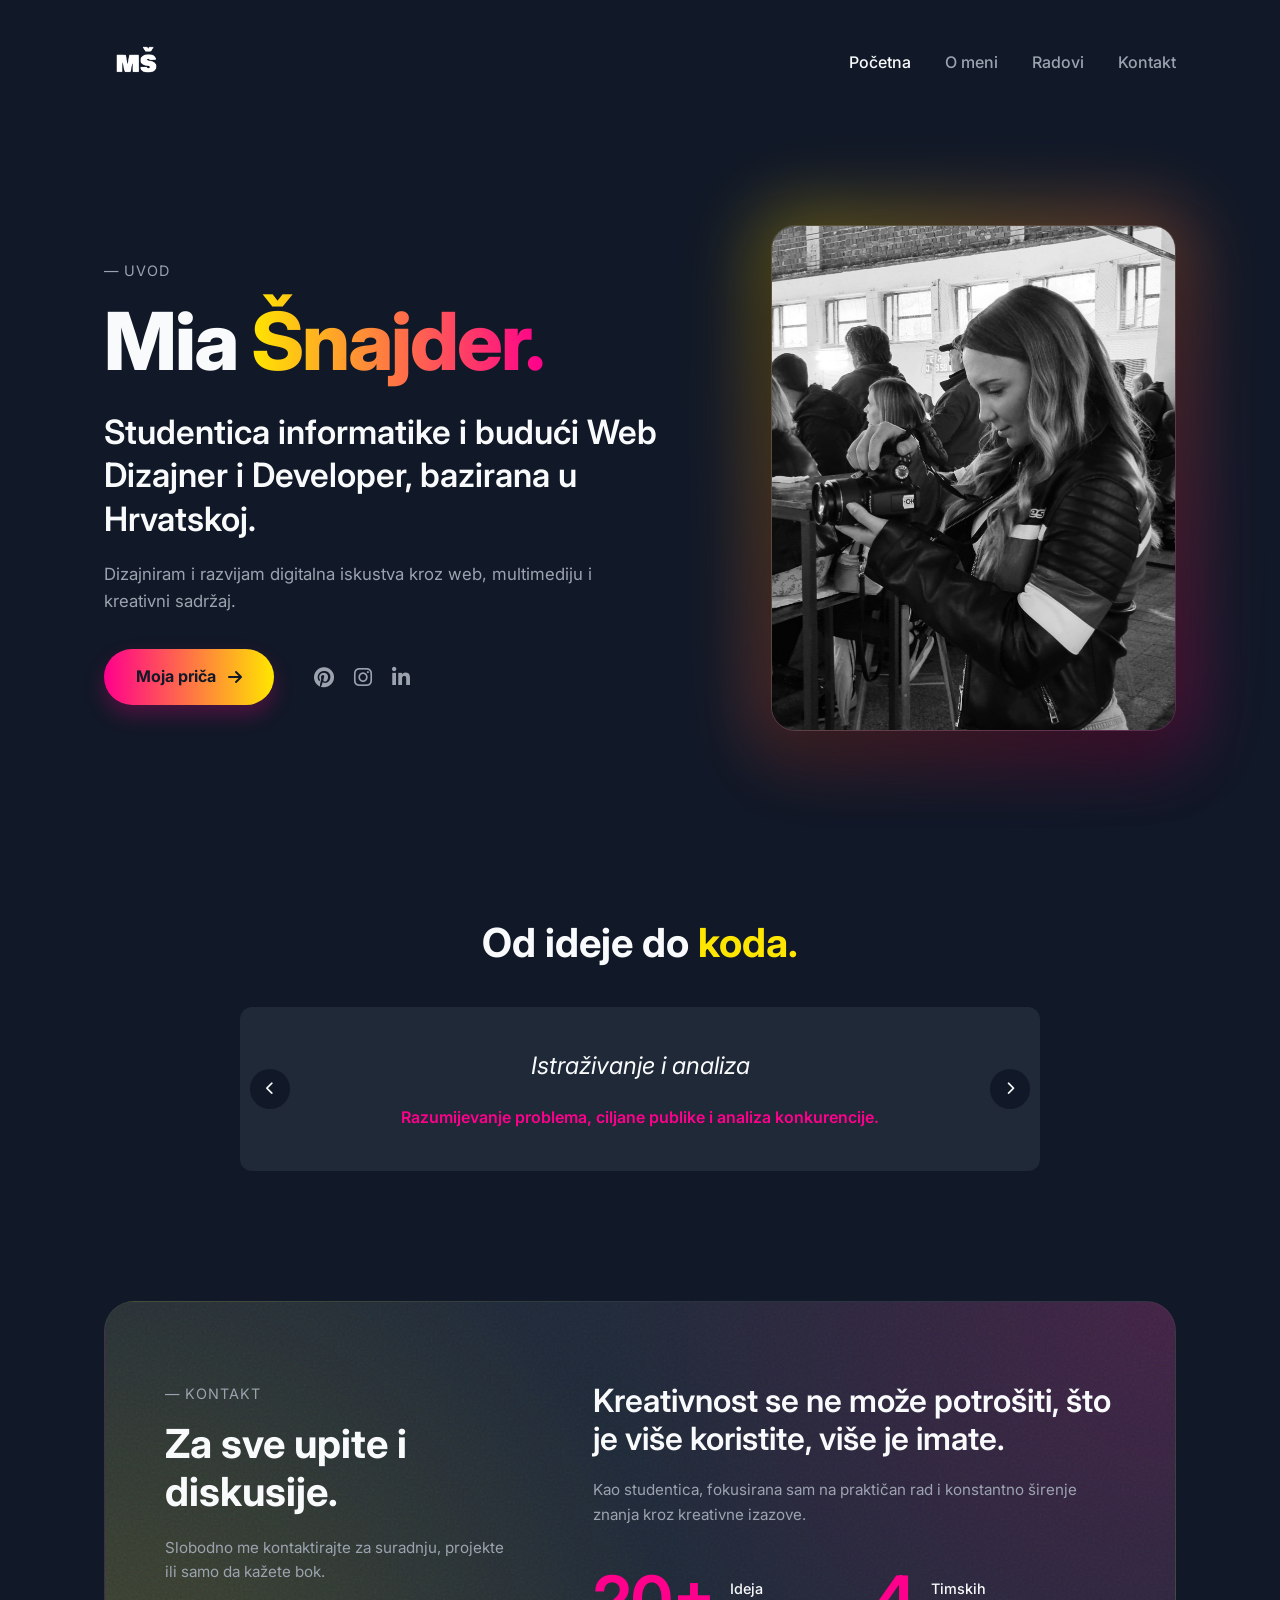
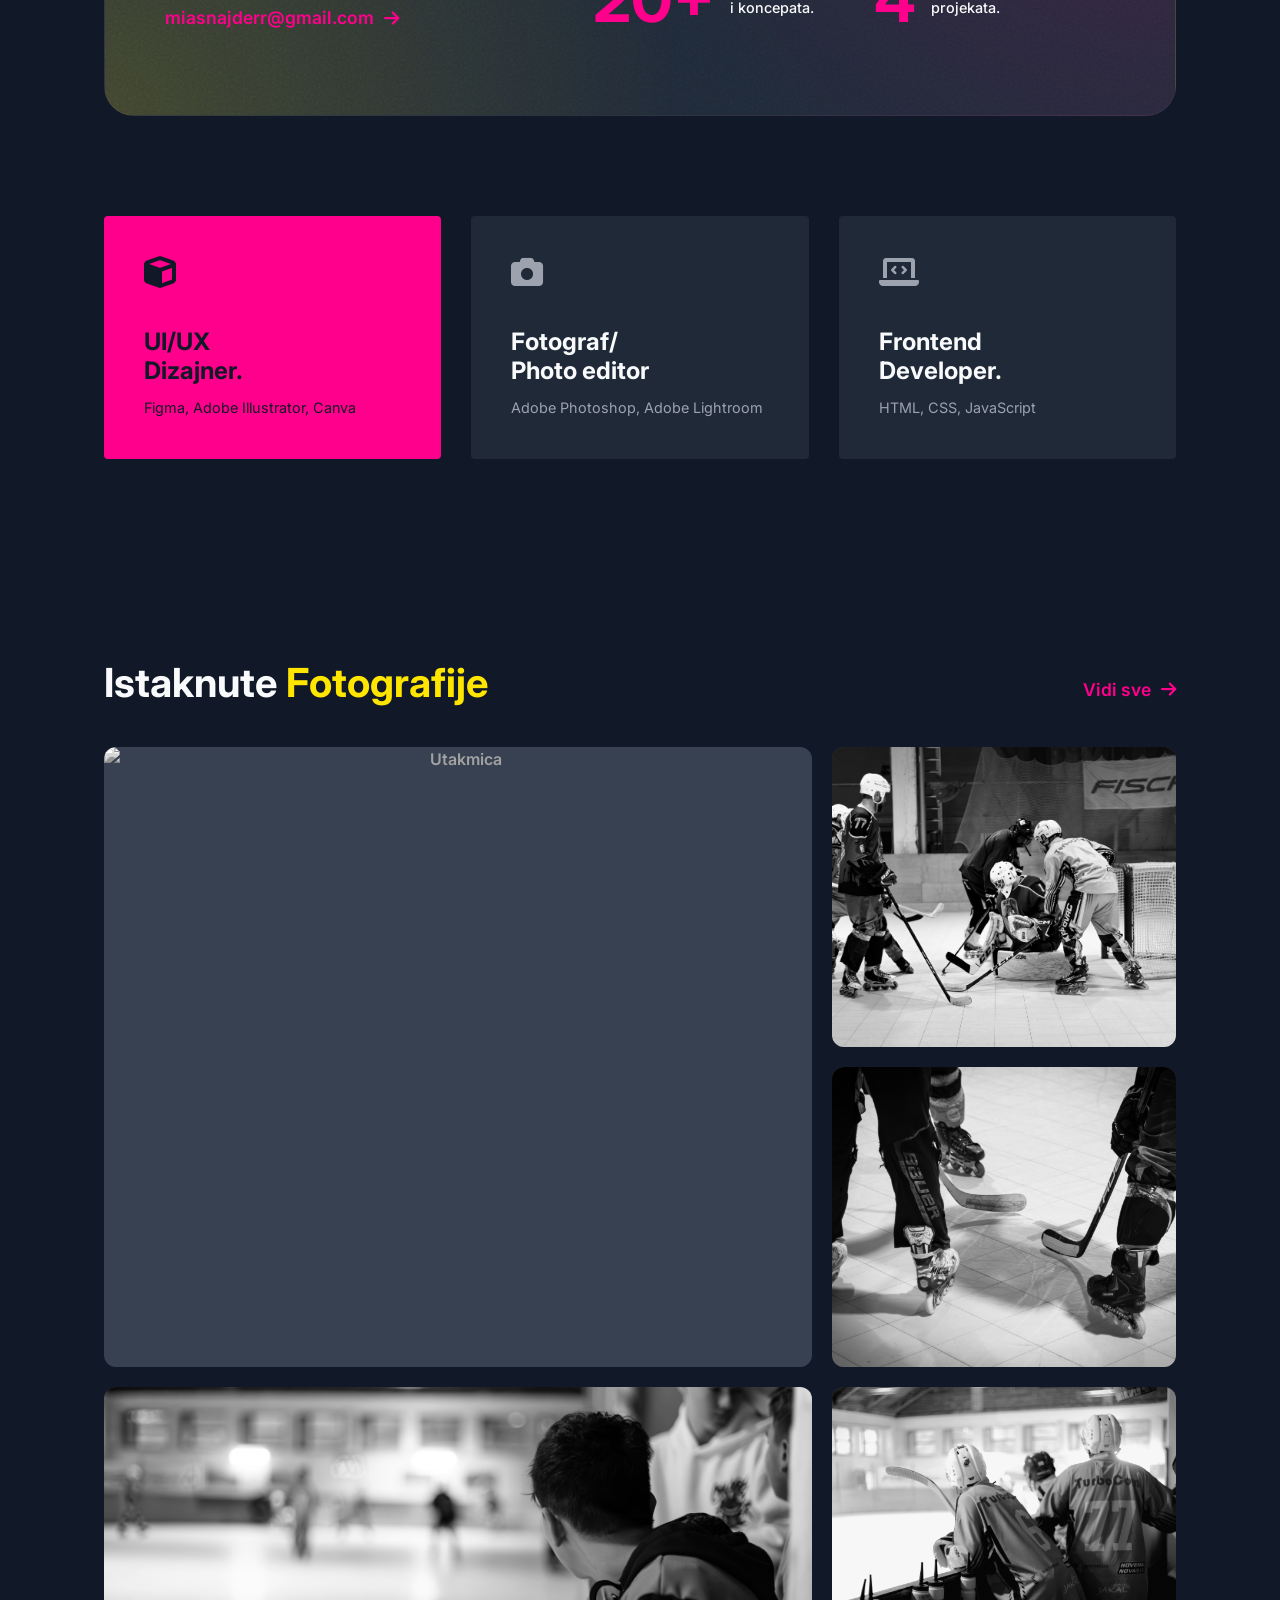
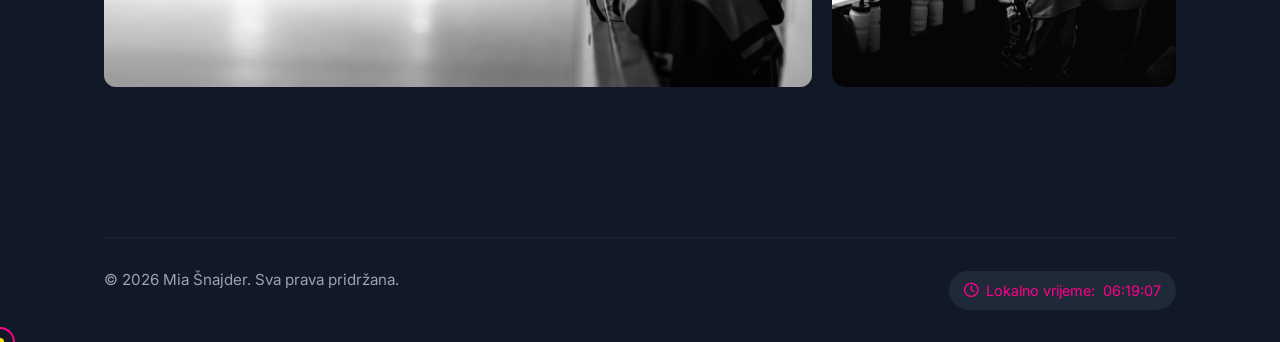
==== index.html @ f9274047 "Prva verzija stranice" ====
<!DOCTYPE html>
<html lang="hr">
  <head>
    <meta charset="UTF-8" />
    <meta name="viewport" content="width=device-width, initial-scale=1.0" />
    <title>Moj Portfolio</title>
    <link rel="stylesheet" href="style.css" />
    <link
      href="https://cdnjs.cloudflare.com/ajax/libs/font-awesome/6.0.0/css/all.min.css"
      rel="stylesheet"
    />
    <link
      href="https://fonts.googleapis.com/css2?family=Inter:wght@300;400;600;700&display=swap"
      rel="stylesheet"
    />
  </head>

  <body>
    <div class="container">
      <!-- Header -->
      <header>
        <div class="logo">
          <a href="index.html">
            <img src="./MŠ.png" alt="Logo" class="logo-img" />
          </a>
        </div>
        <nav>
          <a href="index.html" class="active">Početna</a>
          <a href="o-meni.html">O meni</a>
          <a href="radovi.html">Radovi</a>
          <a href="kontakt.html">Kontakt</a>
        </nav>
      </header>

      <!-- Hero Section -->
      <section class="hero">
        <div class="hero-content">
          <span class="subtitle">— Uvod</span>
          <h1 class="hero-name">Mia <span class="gradient-text">Šnajder.</span></h1>
          <h2 class="hero-title">
            Studentica informatike i budući Web Dizajner i Developer, bazirana u Hrvatskoj.
          </h2>
          <p class="hero-desc">
            Dizajniram i razvijam digitalna iskustva kroz web, multimediju i kreativni sadržaj.
          </p>
          <div class="hero-actions">
            <a href="o-meni.html" class="btn-primary">Moja priča <i class="fas fa-arrow-right"></i></a>
            <div class="social-links">
              <a href="#"><i class="fab fa-pinterest"></i></a>
              <a href="#"><i class="fab fa-instagram"></i></a>
              <a href="#"><i class="fab fa-linkedin-in"></i></a>
            </div>
          </div>
        </div>

        <div class="hero-visual">
          <div class="hero-image-wrapper">
            <div class="hero-image-glow"></div>
            <img src="ja1.jpeg" alt="Mia Šnajder" class="hero-img-element" />
          </div>
        </div>
      </section>

      <!-- Carousel Section (Preporuke) -->
      <section class="testimonial-section">
        <h2 class="section-title">Od ideje do <span>koda.</span></h2>
        <div class="carousel-container">
          <div class="carousel-track">
            <div class="carousel-slide">
              <p class="quote">Istraživanje i analiza</p>
              <span class="author"
                >Razumijevanje problema, ciljane publike i analiza
                konkurencije.</span
              >
            </div>
            <div class="carousel-slide">
              <p class="quote">Ideja i Wireframing</p>
              <span class="author"
                >Skiciranje strukture i slaganje prvih layouta na papiru ili u
                Figmi.</span
              >
            </div>
            <div class="carousel-slide">
              <p class="quote">UI Dizajn i detalji</p>
              <span class="author"
                >Definiranje boja, tipografije i finalno poliranje svakog
                piksela.</span
              >
            </div>
            <div class="carousel-slide">
              <p class="quote">Razvoj i implementacija</p>
              <span class="author"
                >Pretvaranje dizajna u funkcionalan, brz i responzivan kod
                (HTML/CSS/JS).</span
              >
            </div>
          </div>
          <button class="carousel-btn prev-btn">
            <i class="fas fa-chevron-left"></i>
          </button>
          <button class="carousel-btn next-btn">
            <i class="fas fa-chevron-right"></i>
          </button>
        </div>
      </section>

      <!-- Info Section -->
      <section class="info-section">
        <div class="contact-info">
          <span class="subtitle">— Kontakt</span>
          <h2>Za sve upite i<br />diskusije.</h2>
          <p>
            Slobodno me kontaktirajte za suradnju, projekte ili samo da kažete
            bok.
          </p>
          <a href="mailto:miasnajderr@gmail.com" class="email-link"
            >miasnajderr@gmail.com <i class="fas fa-arrow-right"></i
          ></a>
        </div>
        <div class="stats-info">
          <h2>
            Kreativnost se ne može potrošiti, što je više koristite, više je
            imate.
          </h2>
          <p>
            Kao studentica, fokusirana sam na praktičan rad i konstantno širenje
            znanja kroz kreativne izazove.
          </p>
          <div class="stats-grid">
            <div class="stat-item">
              <span class="stat-number">20+</span>
              <span class="stat-text">Ideja<br />i koncepata.</span>
            </div>
            <div class="stat-item">
              <span class="stat-number">4</span>
              <span class="stat-text">Timskih<br />projekata.</span>
            </div>
          </div>
        </div>
      </section>

      <!-- Services Section -->
      <section class="services" id="services">
        <div class="service-card highlight">
          <i class="fas fa-cube service-icon"></i>
          <h3>UI/UX<br />Dizajner.</h3>
          <p>Figma, Adobe Illustrator, Canva</p>
        </div>
        <div class="service-card">
          <i class="fas fa-camera service-icon"></i>
          <h3>Fotograf/<br />Photo editor</h3>
          <p>Adobe Photoshop, Adobe Lightroom</p>
        </div>
        <div class="service-card">
          <i class="fas fa-laptop-code service-icon"></i>
          <h3>Frontend<br />Developer.</h3>
          <p>HTML, CSS, JavaScript</p>
        </div>
      </section>

      <!-- Photography Gallery Section -->
      <section class="photo-gallery">
        <div class="gallery-header">
          <h2 class="section-title">Istaknute <span>Fotografije</span></h2>
          <a href="radovi.html" class="btn-link"
            >Vidi sve <i class="fas fa-arrow-right"></i
          ></a>
        </div>
        <div class="gallery-grid">
          <div class="gallery-item large">
            <img src="./slike - utakmice/IMG_2412.jpg" alt="Utakmica" class="bw-hover-color" />
          </div>
          <div class="gallery-item">
            <img src="./slike - utakmice/IMG_2451.jpg" alt="Utakmica" class="bw-hover-color" />
          </div>
          <div class="gallery-item">
            <img src="./slike - utakmice/IMG_2453.jpg" alt="Utakmica" class="bw-hover-color" />
          </div>
          <div class="gallery-item wide">
            <img src="./slike - utakmice/IMG_2456.jpg" alt="Utakmica" class="bw-hover-color" />
          </div>
          <div class="gallery-item">
            <img src="./slike - utakmice/IMG_2467.jpg" alt="Utakmica" class="bw-hover-color" />
          </div>
        </div>
      </section>

      <!-- Footer -->
      <footer>
        <div class="footer-content">
          <p>&copy; 2026 Mia Šnajder. Sva prava pridržana.</p>
          <div class="local-time">
            <i class="far fa-clock"></i> Lokalno vrijeme:
            <span id="current-time">Učitavanje...</span>
          </div>
        </div>
      </footer>
    </div>

    <script src="script.js"></script>
  </body>
</html>
---- style.css ----
:root {
    /* Nova paleta boja: Tamna pozadina sa smaragdno zelenim akcentom i rozim highlightom */
    --bg-primary: #111827;
    /* Jako tamno siva/plava */
    --bg-secondary: #1F2937;
    /* Malo svjetlija tamno siva za kartice */
    --bg-tertiary: #374151;
    /* Za placeholder slike */
    --accent: #ff008c;
    /* Smaragdno zelena boja za isticanje */
    --accent-pink: #ffe600;
    /* Roza boja za highlight */
    --text-primary: #F9FAFB;
    /* Skoro bijela za glavne naslove */
    --text-secondary: #9CA3AF;
    /* Svijetlo siva za paragrafe */
    --font-main: 'Inter', sans-serif;
}

* {
    margin: 0;
    padding: 0;
    box-sizing: border-box;
}

body {
    background-color: var(--bg-primary);
    color: var(--text-primary);
    font-family: var(--font-main);
    line-height: 1.6;
    overflow-x: hidden;
}

.container {
    max-width: 1200px;
    margin: 0 auto;
    padding: 0 5%;
}

/* Header */
header {
    display: flex;
    justify-content: space-between;
    align-items: center;
    padding: 40px 0;
}

.logo-icon {
    width: 40px;
    height: 40px;
    background-color: var(--accent);
    border-radius: 50%;
}

.logo-img {
    height: 45px;
    width: auto;
    object-fit: contain;
    display: block;
}

nav a {
    color: var(--text-secondary);
    text-decoration: none;
    margin-left: 30px;
    font-weight: 500;
    transition: color 0.3s;
}

nav a:hover,
nav a.active {
    color: var(--text-primary);
}

.mobile-menu-btn {
    display: none;
}

/* Typography & Utilities */
h1,
h2,
h3 {
    line-height: 1.2;
    font-weight: 700;
}

.subtitle {
    color: var(--text-secondary);
    font-size: 0.9rem;
    display: block;
    margin-bottom: 15px;
    text-transform: uppercase;
    letter-spacing: 1px;
}

p {
    color: var(--text-secondary);
    margin-bottom: 20px;
    font-size: 0.95rem;
}

.divider {
    width: 50px;
    height: 4px;
    background-color: var(--accent);
    margin: 30px 0;
}

/* Hero Section */
.hero {
    display: grid;
    grid-template-columns: 1.2fr 0.8fr;
    gap: 60px;
    align-items: center;
    padding: 100px 0;
    position: relative;
}

.hero-content {
    display: flex;
    flex-direction: column;
    align-items: flex-start;
}

.hero-name {
    font-size: 5rem;
    font-weight: 800;
    line-height: 1.1;
    margin-bottom: 25px;
    letter-spacing: -2px;
}

.gradient-text {
    background: linear-gradient(90deg, var(--accent-pink), var(--accent));
    -webkit-background-clip: text;
    -webkit-text-fill-color: transparent;
}

.hero-title {
    font-size: 2.1rem;
    font-weight: 600;
    line-height: 1.3;
    color: var(--text-primary);
    margin-bottom: 20px;
    max-width: 95%;
}

.hero-desc {
    font-size: 1.05rem;
    color: var(--text-secondary);
    margin-bottom: 35px;
    max-width: 90%;
}

.hero-actions {
    display: flex;
    align-items: center;
    gap: 40px;
    flex-wrap: wrap;
}

.btn-primary {
    display: inline-flex;
    align-items: center;
    gap: 12px;
    background: linear-gradient(90deg, var(--accent), var(--accent-pink));
    color: var(--bg-primary);
    padding: 15px 32px;
    border-radius: 50px;
    text-decoration: none;
    font-weight: 700;
    font-size: 1rem;
    transition: transform 0.3s ease, box-shadow 0.3s ease;
    box-shadow: 0 10px 20px rgba(255, 0, 140, 0.25);
}

.btn-primary:hover {
    transform: translateY(-3px);
    box-shadow: 0 15px 25px rgba(255, 0, 140, 0.4);
}

.hero-actions .social-links {
    display: flex;
    gap: 20px;
    margin-top: 0;
}

.hero-actions .social-links a {
    color: var(--text-secondary);
    font-size: 1.3rem;
    transition: color 0.3s ease, transform 0.3s ease;
}

.hero-actions .social-links a:hover {
    color: var(--accent);
    transform: translateY(-2px);
}

/* Hero Visual / Right Column */
.hero-visual {
    position: relative;
    width: 100%;
    display: flex;
    justify-content: flex-end;
}

.hero-image-wrapper {
    position: relative;
    width: 100%;
    max-width: 420px;
    aspect-ratio: 4/5;
    border-radius: 24px;
    z-index: 2;
}

.hero-img-element {
    width: 100%;
    height: 100%;
    object-fit: cover;
    border-radius: 24px;
    border: 1px solid rgba(255, 255, 255, 0.1);
    box-shadow: 0 30px 60px rgba(0, 0, 0, 0.4);
    position: relative;
    z-index: 2;
}

/* Ambient Pulsing Glow */
.hero-image-glow {
    position: absolute;
    inset: -15px;
    background: linear-gradient(135deg, var(--accent-pink), var(--accent));
    filter: blur(35px);
    opacity: 0.35;
    border-radius: 35px;
    z-index: 1;
    pointer-events: none;
    animation: glowPulse 6s infinite alternate ease-in-out;
}

@keyframes glowPulse {
    0% {
        transform: scale(0.98);
        opacity: 0.3;
    }
    100% {
        transform: scale(1.03);
        opacity: 0.45;
    }
}

/* Standard placeholder styles used in subpages */
.image-placeholder {
    width: 100%;
    aspect-ratio: 3/4;
    background-color: var(--bg-tertiary);
    border-radius: 20px;
    display: flex;
    align-items: center;
    justify-content: center;
    color: var(--text-secondary);
    font-weight: 600;
    box-shadow: 0 20px 40px rgba(0, 0, 0, 0.3);
    overflow: hidden;
}

.image-placeholder img {
    width: 100%;
    height: 100%;
    object-fit: cover;
}

.btn-link,
.email-link {
    color: var(--accent);
    text-decoration: none;
    font-weight: 600;
    display: inline-flex;
    align-items: center;
    gap: 10px;
    font-size: 1.1rem;
    transition: opacity 0.3s;
    border-bottom: 1px solid transparent;
    padding-bottom: 2px;
}

.btn-link:hover,
.email-link:hover {
    opacity: 1;
    color: var(--accent-pink);
    border-bottom: 1px solid var(--accent-pink);
}

/* Info Section */
.info-section {
    position: relative;
    display: grid;
    grid-template-columns: 1fr 1.5fr;
    gap: 80px;
    padding: 80px 60px;
    margin: 50px 0 100px 0;
    border-radius: 30px;
    border: 1px solid rgba(255, 255, 255, 0.05);
    background-color: var(--bg-secondary);
    background-image: 
        radial-gradient(circle at top right, rgba(255, 0, 140, 0.15), transparent 50%),
        radial-gradient(circle at bottom left, rgba(255, 230, 0, 0.15), transparent 50%);
    overflow: hidden;
    z-index: 1;
}

.info-section::before {
    content: '';
    position: absolute;
    inset: 0;
    opacity: 0.3;
    background-image: url("data:image/svg+xml,%3Csvg viewBox='0 0 200 200' xmlns='http://www.w3.org/2000/svg'%3E%3Cfilter id='noiseFilter'%3E%3CfeTurbulence type='fractalNoise' baseFrequency='0.85' numOctaves='3' stitchTiles='stitch'/%3E%3C/filter%3E%3Crect width='100%25' height='100%25' filter='url(%23noiseFilter)'/%3E%3C/svg%3E");
    pointer-events: none;
    z-index: -1;
    mix-blend-mode: overlay;
}

.contact-info h2 {
    font-size: 2.5rem;
    margin-bottom: 20px;
}

.stats-info h2 {
    font-size: 2rem;
    margin-bottom: 20px;
    font-weight: 600;
}

.stats-grid {
    display: flex;
    gap: 60px;
    margin-top: 40px;
}

.stat-item {
    display: flex;
    align-items: center;
    gap: 15px;
}

.stat-number {
    font-size: 4rem;
    font-weight: 700;
    color: var(--accent);
    line-height: 1;
}

.stat-text {
    color: var(--text-primary);
    font-size: 0.9rem;
    font-weight: 500;
    line-height: 1.3;
}

/* Services Section */
.services {
    display: grid;
    grid-template-columns: repeat(3, 1fr);
    gap: 30px;
    padding-bottom: 100px;
}

.service-card {
    background-color: var(--bg-secondary);
    padding: 40px;
    border-radius: 4px;
    transition: transform 0.3s;
}

.service-card:hover {
    transform: translateY(-5px);
}

.service-card.highlight {
    background-color: var(--accent);
    color: var(--bg-primary);
}

.service-card.highlight h3,
.service-card.highlight p,
.service-card.highlight .service-icon {
    color: var(--bg-primary);
}

.service-icon {
    font-size: 2rem;
    margin-bottom: 40px;
    color: var(--text-secondary);
}

.service-card h3 {
    font-size: 1.5rem;
    margin-bottom: 10px;
}

.service-card p {
    font-size: 0.9rem;
    margin: 0;
}

/* Responsive Design (Prilagodba za mobitele) */
@media (max-width: 1024px) {
    .hero {
        grid-template-columns: 1fr;
        gap: 50px;
        text-align: center;
        padding: 60px 0;
    }

    .hero-content {
        align-items: center;
    }

    .hero-name {
        font-size: 4rem;
        margin-bottom: 20px;
    }

    .hero-title {
        max-width: 100%;
    }

    .hero-desc {
        max-width: 100%;
        margin-bottom: 30px;
    }

    .hero-actions {
        justify-content: center;
    }

    .hero-visual {
        justify-content: center;
        max-width: 380px;
        margin: 0 auto;
    }

    .info-section {
        grid-template-columns: 1fr;
        gap: 50px;
        padding: 50px 30px;
    }
}

@media (max-width: 768px) {
    .hero-name {
        font-size: 3rem;
    }

    .services {
        grid-template-columns: 1fr;
    }

    .stats-grid {
        flex-direction: column;
        gap: 30px;
    }

    header {
        flex-direction: row;
        justify-content: space-between;
        align-items: center;
    }

    .logo {
        z-index: 1000;
        position: relative;
    }

    .mobile-menu-btn {
        display: block;
        background: none;
        border: none;
        color: var(--text-primary);
        font-size: 2rem;
        cursor: pointer;
        z-index: 1000;
        position: relative;
    }

    nav {
        position: fixed;
        top: 0;
        right: -100%;
        width: 100%;
        height: 100vh;
        background: rgba(17, 24, 39, 0.98);
        backdrop-filter: blur(10px);
        -webkit-backdrop-filter: blur(10px);
        display: flex;
        flex-direction: column;
        justify-content: center;
        align-items: center;
        transition: right 0.4s cubic-bezier(0.77, 0, 0.175, 1);
        z-index: 999;
    }

    nav.nav-active {
        right: 0;
    }

    nav a {
        margin: 20px 0 !important;
        font-size: 2rem;
    }
}

/* Works Page */
.page-title {
    font-size: 3rem;
    margin-bottom: 50px;
}

.page-title span {
    color: var(--accent-pink);
}

.works-grid {
    display: grid;
    grid-template-columns: repeat(auto-fit, minmax(300px, 1fr));
    gap: 30px;
    padding-bottom: 100px;
}

.work-card {
    background-color: var(--bg-secondary);
    border-radius: 12px;
    overflow: hidden;
    transition: transform 0.3s;
}

.work-card:hover {
    transform: translateY(-10px);
}

.work-image {
    width: 100%;
    aspect-ratio: 16/9;
    background-color: var(--bg-tertiary);
    display: flex;
    align-items: center;
    justify-content: center;
    color: var(--text-secondary);
    overflow: hidden;
}

.work-image img {
    width: 100%;
    height: 100%;
    object-fit: cover;
    transition: transform 0.5s;
}

.work-card:hover .work-image img {
    transform: scale(1.05);
}

.work-info {
    padding: 20px;
}

.work-info h3 {
    margin-bottom: 5px;
    font-size: 1.2rem;
}

.work-info p {
    margin-bottom: 0;
    font-size: 0.9rem;
    color: var(--accent);
}

/* Contact Page */
.contact-container {
    display: grid;
    grid-template-columns: 1fr 1fr;
    gap: 60px;
    padding-bottom: 100px;
}

.contact-form {
    display: flex;
    flex-direction: column;
    gap: 20px;
}

.form-group {
    display: flex;
    flex-direction: column;
    gap: 5px;
}

.form-group label {
    font-size: 0.9rem;
    font-weight: 600;
}

.form-group input,
.form-group textarea {
    padding: 15px;
    background-color: var(--bg-secondary);
    border: 1px solid var(--bg-tertiary);
    border-radius: 8px;
    color: var(--text-primary);
    font-family: var(--font-main);
}

.form-group input:focus,
.form-group textarea:focus {
    outline: none;
    border-color: var(--accent-pink);
}

.btn-submit {
    background-color: var(--accent);
    color: var(--bg-primary);
    padding: 15px 30px;
    border: none;
    border-radius: 8px;
    font-weight: 700;
    font-size: 1rem;
    cursor: pointer;
    transition: background-color 0.3s;
    align-self: flex-start;
}

.btn-submit:hover {
    background-color: var(--accent-pink);
    color: white;
}

@media (max-width: 768px) {
    .contact-container {
        grid-template-columns: 1fr;
    }
}

/* Custom Cursor */
@media (pointer: fine) {
    body {
        cursor: none;
    }

    .custom-cursor {
        position: fixed;
        width: 8px;
        height: 8px;
        background-color: var(--accent-pink);
        border-radius: 50%;
        pointer-events: none;
        z-index: 9999;
        transform: translate(-50%, -50%);
        transition: transform 0.1s;
    }

    .cursor-follower {
        position: fixed;
        width: 30px;
        height: 30px;
        border: 2px solid var(--accent);
        border-radius: 50%;
        pointer-events: none;
        z-index: 9998;
        transform: translate(-50%, -50%);
        transition: width 0.3s, height 0.3s, background-color 0.3s, border-color 0.3s;
    }

    .cursor-follower.hover-active {
        width: 50px;
        height: 50px;
        background-color: rgba(236, 72, 153, 0.1);
        border-color: var(--accent-pink);
    }
}

/* Carousel */
.testimonial-section {
    padding: 80px 0;
}

.section-title {
    font-size: 2.5rem;
    margin-bottom: 40px;
    text-align: center;
}

.section-title span {
    color: var(--accent-pink);
}

.carousel-container {
    position: relative;
    overflow: hidden;
    max-width: 800px;
    margin: 0 auto;
    background-color: var(--bg-secondary);
    border-radius: 12px;
    padding: 40px;
}

.carousel-track {
    display: flex;
    transition: transform 0.5s ease-in-out;
}

.carousel-slide {
    min-width: 100%;
    text-align: center;
    padding: 0 20px;
}

.quote {
    font-size: 1.5rem;
    font-style: italic;
    color: var(--text-primary);
    margin-bottom: 20px;
}

.author {
    color: var(--accent);
    font-weight: 600;
}

.carousel-btn {
    position: absolute;
    top: 50%;
    transform: translateY(-50%);
    background: var(--bg-primary);
    color: var(--text-primary);
    border: none;
    width: 40px;
    height: 40px;
    border-radius: 50%;
    cursor: pointer;
    z-index: 10;
    transition: background-color 0.3s, color 0.3s;
}

.carousel-btn:hover {
    background-color: var(--accent-pink);
    color: white;
}

.prev-btn {
    left: 10px;
}

.next-btn {
    right: 10px;
}

/* About Page */
.about-section {
    position: relative;
    padding: 60px;
    border-radius: 30px;
    background: rgba(31, 41, 55, 0.4);
    backdrop-filter: blur(20px);
    -webkit-backdrop-filter: blur(20px);
    border: 1px solid rgba(255, 255, 255, 0.05);
    overflow: hidden;
    z-index: 1;
    box-shadow: 0 30px 60px rgba(0, 0, 0, 0.2);
}

.about-bg-gradient {
    position: absolute;
    top: -20%;
    right: -10%;
    width: 600px;
    height: 600px;
    background: linear-gradient(135deg, var(--accent-pink) 0%, var(--accent) 100%);
    filter: blur(120px);
    opacity: 0.2;
    z-index: -1;
    pointer-events: none;
    border-radius: 50%;
    animation: gradientMove 8s infinite alternate ease-in-out;
}

@keyframes gradientMove {
    0% { transform: translate(0, 0) scale(1); }
    100% { transform: translate(-50px, 50px) scale(1.1); }
}

.about-layout {
    display: grid;
    grid-template-columns: 1fr 1fr;
    grid-template-areas: 
        "title image"
        "text image";
    gap: 20px 60px;
    padding-bottom: 100px;
    align-items: start;
}

.about-layout .page-title {
    grid-area: title;
    margin-bottom: 0;
}

.about-layout .about-text {
    grid-area: text;
}

.about-layout .about-image-wrapper {
    grid-area: image;
}

.about-text h2 {
    font-size: 2rem;
    margin-bottom: 20px;
    color: var(--accent);
}

.skills-block {
    margin-top: 40px;
}

.skills-block h3 {
    margin-bottom: 15px;
    font-size: 1.3rem;
}

.skills-tags {
    display: flex;
    flex-wrap: wrap;
    gap: 10px;
}

.skills-tags span {
    background-color: var(--bg-tertiary);
    color: var(--text-primary);
    padding: 8px 16px;
    border-radius: 20px;
    font-size: 0.9rem;
    transition: background-color 0.3s, color 0.3s;
}

.skills-tags span:hover {
    background-color: var(--accent-pink);
    color: white;
}

.about-image-wrapper {
    position: relative;
    width: 100%;
    z-index: 2;
}

.about-img {
    aspect-ratio: 1/1;
    border-radius: 50%;
    position: relative;
    z-index: 2;
}

@media (max-width: 768px) {
    .about-layout {
        grid-template-columns: 1fr 100px;
        grid-template-areas: 
            "title image"
            "text text";
        gap: 30px 20px;
        align-items: center;
    }
    .about-layout .about-image-wrapper {
        width: 100px;
        height: 100px;
        margin-left: auto;
    }
}

/* Footer */
footer {
    border-top: 1px solid rgba(255, 255, 255, 0.05);
    padding: 30px 0;
    margin-top: 50px;
}

.footer-content {
    display: flex;
    justify-content: space-between;
    align-items: center;
    color: var(--text-secondary);
    font-size: 0.9rem;
}

.local-time {
    display: flex;
    align-items: center;
    gap: 8px;
    background-color: var(--bg-secondary);
    padding: 8px 15px;
    border-radius: 20px;
    color: var(--accent);
}

@media (max-width: 768px) {
    .footer-content {
        flex-direction: column;
        gap: 15px;
        text-align: center;
    }
}

/* Photography Gallery */
.photo-gallery {
    padding: 100px 0;
}

.gallery-header {
    display: flex;
    justify-content: space-between;
    align-items: flex-end;
    margin-bottom: 40px;
}

.gallery-header .section-title {
    margin-bottom: 0;
    text-align: left;
}

.gallery-grid {
    display: grid;
    grid-template-columns: repeat(3, 1fr);
    grid-auto-rows: 300px;
    gap: 20px;
}

.gallery-item {
    position: relative;
    border-radius: 12px;
    overflow: hidden;
    cursor: pointer;
    background-color: var(--bg-tertiary);
    display: flex;
    align-items: center;
    justify-content: center;
    color: var(--text-secondary);
    font-weight: 600;
    text-align: center;
}

.gallery-item img {
    width: 100%;
    height: 100%;
    object-fit: cover;
    transition: transform 0.5s, filter 0.5s ease;
}

.gallery-item:hover img {
    transform: scale(1.05);
}

img.bw-hover-color {
    filter: grayscale(100%);
}

.gallery-item:hover img.bw-hover-color {
    filter: grayscale(0%);
}

.gallery-item.large {
    grid-column: span 2;
    grid-row: span 2;
}

.gallery-item.wide {
    grid-column: span 2;
}

.overlay {
    position: absolute;
    inset: 0;
    background: linear-gradient(to top, rgba(17, 24, 39, 0.9), transparent);
    display: flex;
    align-items: flex-end;
    padding: 30px;
    opacity: 0;
    transition: opacity 0.3s;
}

.gallery-item:hover .overlay {
    opacity: 1;
}

.overlay span {
    color: white;
    font-size: 1.2rem;
    font-weight: 600;
    transform: translateY(20px);
    transition: transform 0.3s;
}

.gallery-item:hover .overlay span {
    transform: translateY(0);
}

@media (max-width: 768px) {
    .gallery-header {
        flex-direction: column;
        align-items: flex-start;
        gap: 20px;
    }

    .gallery-grid {
        grid-template-columns: 1fr;
        grid-auto-rows: 250px;
    }

    .gallery-item.large,
    .gallery-item.wide {
        grid-column: span 1;
        grid-row: span 1;
    }
}

/* Category Pages (Radovi sub-pages) */
.category-section {
    padding-top: 40px;
}

.simple-gallery-grid {
    display: grid;
    grid-template-columns: repeat(auto-fit, minmax(250px, 1fr));
    gap: 20px;
    padding-bottom: 80px;
}

.simple-gallery-grid .gallery-item {
    aspect-ratio: 1/1;
    /* Kvadratne slike */
    border-radius: 12px;
}

.project-list {
    display: flex;
    flex-direction: column;
    gap: 60px;
    padding-bottom: 80px;
}

.project-item {
    display: grid;
    grid-template-columns: 1.2fr 1fr;
    gap: 40px;
    align-items: center;
    background-color: var(--bg-secondary);
    border-radius: 12px;
    padding: 30px;
}

.project-image {
    width: 100%;
    aspect-ratio: 16/9;
    background-color: var(--bg-tertiary);
    border-radius: 8px;
    display: flex;
    align-items: center;
    justify-content: center;
    color: var(--text-secondary);
    font-weight: 600;
    overflow: hidden;
}

.project-image img {
    width: 100%;
    height: 100%;
    object-fit: cover;
}

.project-details h2 {
    color: var(--accent);
    margin-bottom: 15px;
}

.project-details p {
    margin-bottom: 25px;
}

/* Klikabilne kartice na stranici Radovi */
a.work-card-link {
    text-decoration: none;
    color: inherit;
    display: block;
    border-radius: 12px;
}

a.work-card-link:focus,
a.work-card-link:active {
    outline: none;
}

@media (max-width: 768px) {
    .project-item {
        grid-template-columns: 1fr;
    }
}
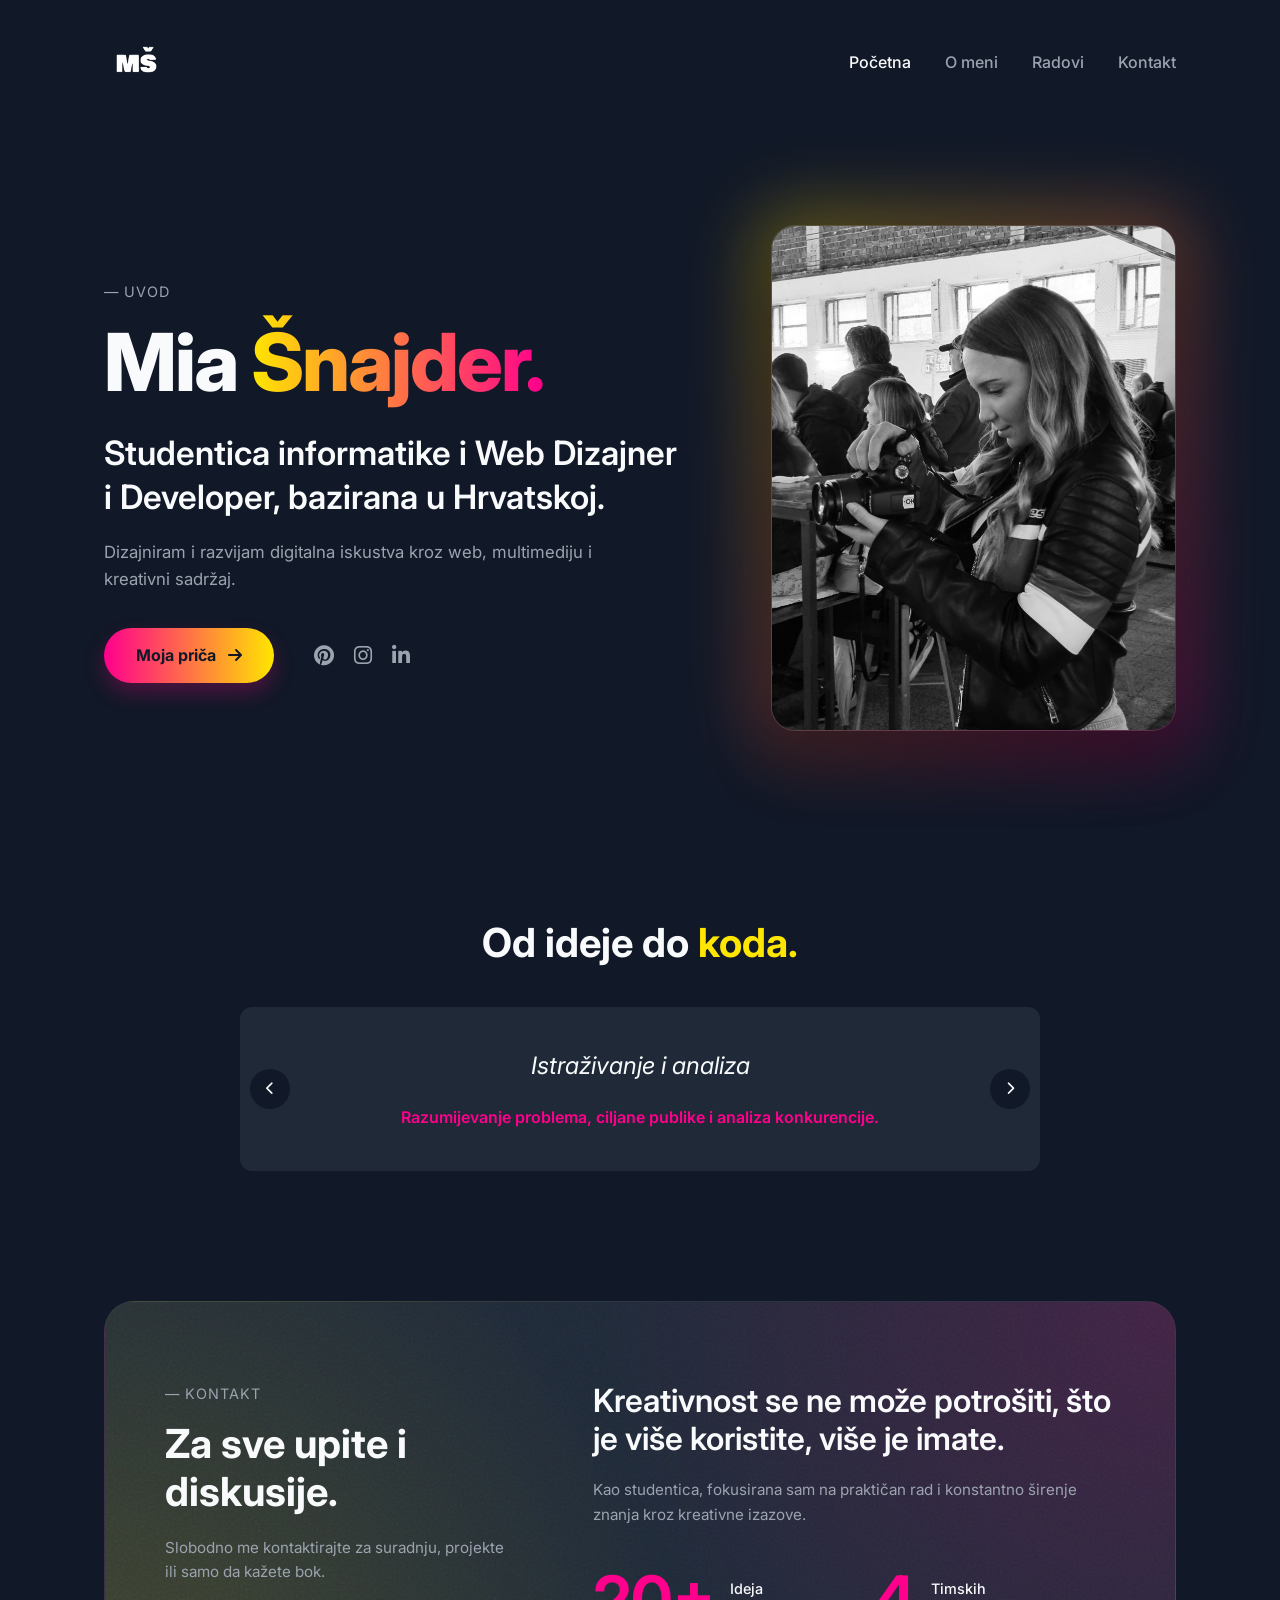
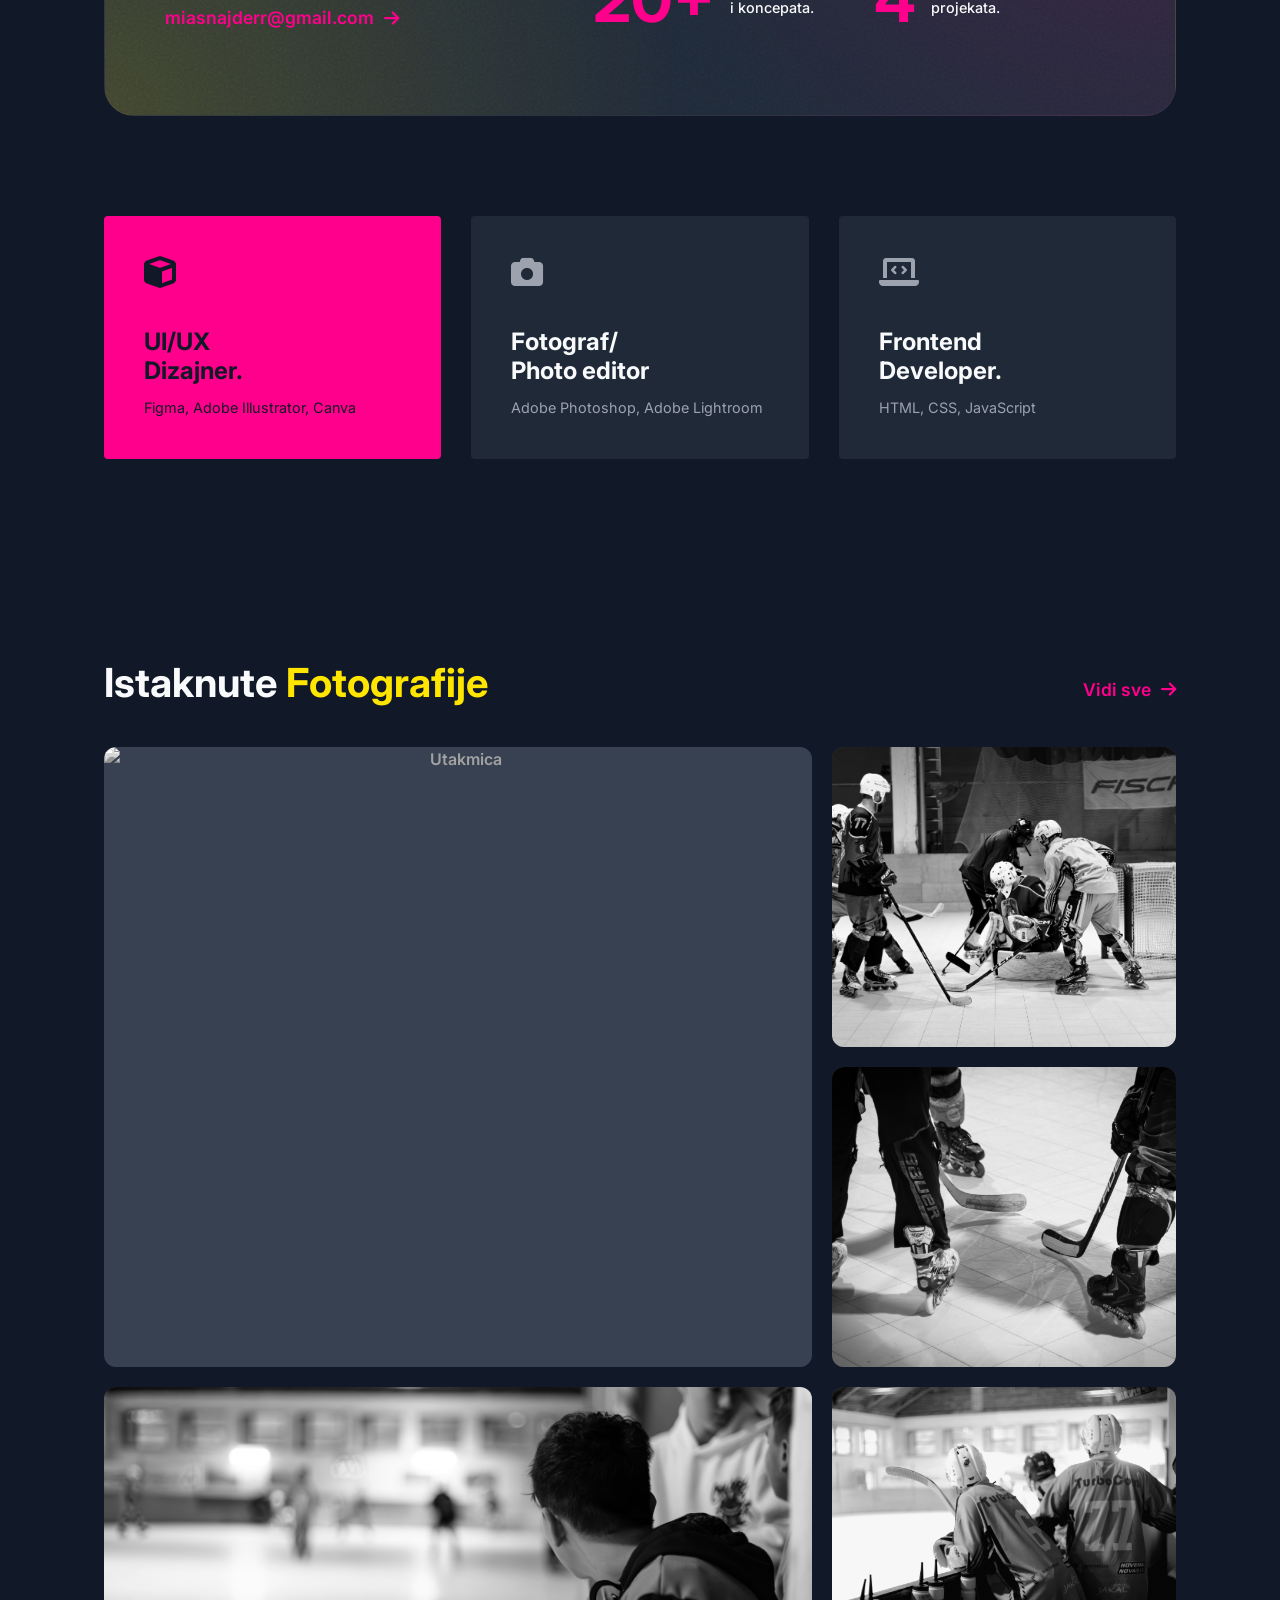
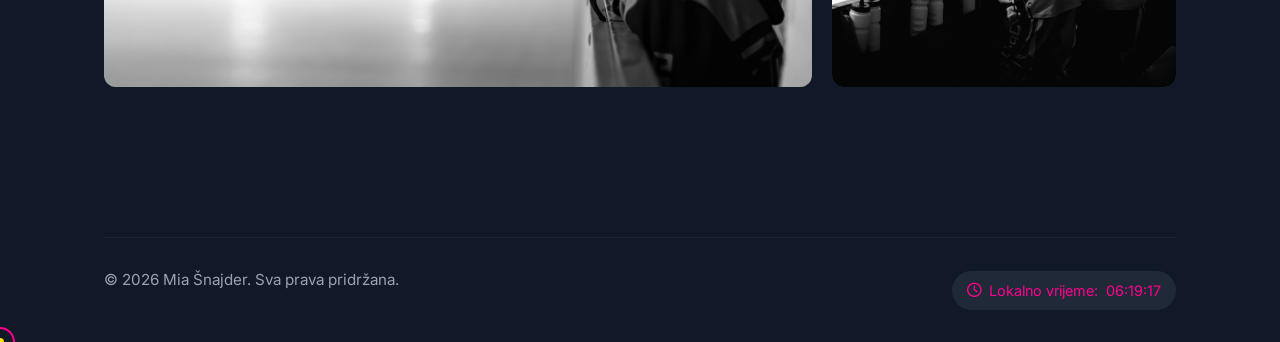
==== commit 5458e15f: "Prva verzija stranice" ====
--- a/index.html
+++ b/index.html
@@ -36,15 +36,21 @@
       <section class="hero">
         <div class="hero-content">
           <span class="subtitle">— Uvod</span>
-          <h1 class="hero-name">Mia <span class="gradient-text">Šnajder.</span></h1>
+          <h1 class="hero-name">
+            Mia <span class="gradient-text">Šnajder.</span>
+          </h1>
           <h2 class="hero-title">
-            Studentica informatike i budući Web Dizajner i Developer, bazirana u Hrvatskoj.
+            Studentica informatike i Web Dizajner i Developer, bazirana u
+            Hrvatskoj.
           </h2>
           <p class="hero-desc">
-            Dizajniram i razvijam digitalna iskustva kroz web, multimediju i kreativni sadržaj.
+            Dizajniram i razvijam digitalna iskustva kroz web, multimediju i
+            kreativni sadržaj.
           </p>
           <div class="hero-actions">
-            <a href="o-meni.html" class="btn-primary">Moja priča <i class="fas fa-arrow-right"></i></a>
+            <a href="o-meni.html" class="btn-primary"
+              >Moja priča <i class="fas fa-arrow-right"></i
+            ></a>
             <div class="social-links">
               <a href="#"><i class="fab fa-pinterest"></i></a>
               <a href="#"><i class="fab fa-instagram"></i></a>
@@ -168,19 +174,39 @@
         </div>
         <div class="gallery-grid">
           <div class="gallery-item large">
-            <img src="./slike - utakmice/IMG_2412.jpg" alt="Utakmica" class="bw-hover-color" />
+            <img
+              src="./slike - utakmice/IMG_2412.jpg"
+              alt="Utakmica"
+              class="bw-hover-color"
+            />
           </div>
           <div class="gallery-item">
-            <img src="./slike - utakmice/IMG_2451.jpg" alt="Utakmica" class="bw-hover-color" />
+            <img
+              src="./slike - utakmice/IMG_2451.jpg"
+              alt="Utakmica"
+              class="bw-hover-color"
+            />
           </div>
           <div class="gallery-item">
-            <img src="./slike - utakmice/IMG_2453.jpg" alt="Utakmica" class="bw-hover-color" />
+            <img
+              src="./slike - utakmice/IMG_2453.jpg"
+              alt="Utakmica"
+              class="bw-hover-color"
+            />
           </div>
           <div class="gallery-item wide">
-            <img src="./slike - utakmice/IMG_2456.jpg" alt="Utakmica" class="bw-hover-color" />
+            <img
+              src="./slike - utakmice/IMG_2456.jpg"
+              alt="Utakmica"
+              class="bw-hover-color"
+            />
           </div>
           <div class="gallery-item">
-            <img src="./slike - utakmice/IMG_2467.jpg" alt="Utakmica" class="bw-hover-color" />
+            <img
+              src="./slike - utakmice/IMG_2467.jpg"
+              alt="Utakmica"
+              class="bw-hover-color"
+            />
           </div>
         </div>
       </section>
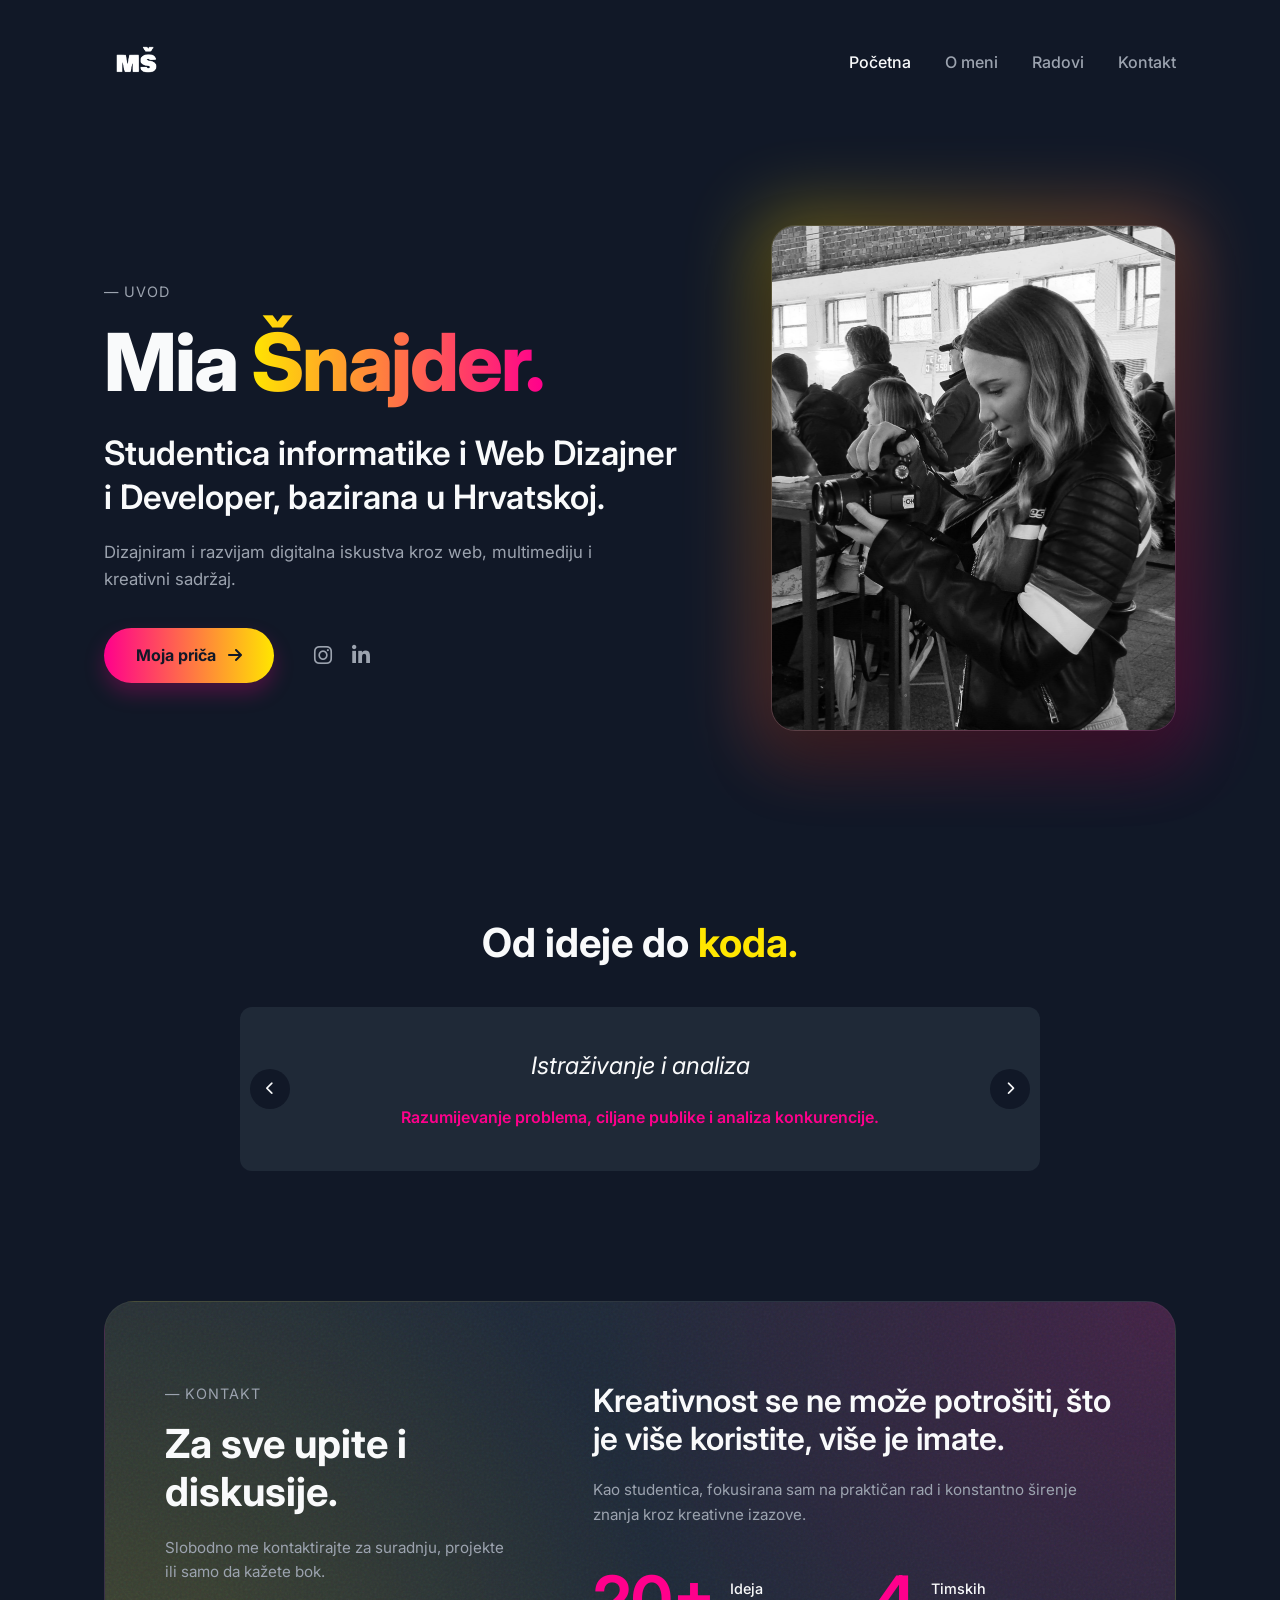
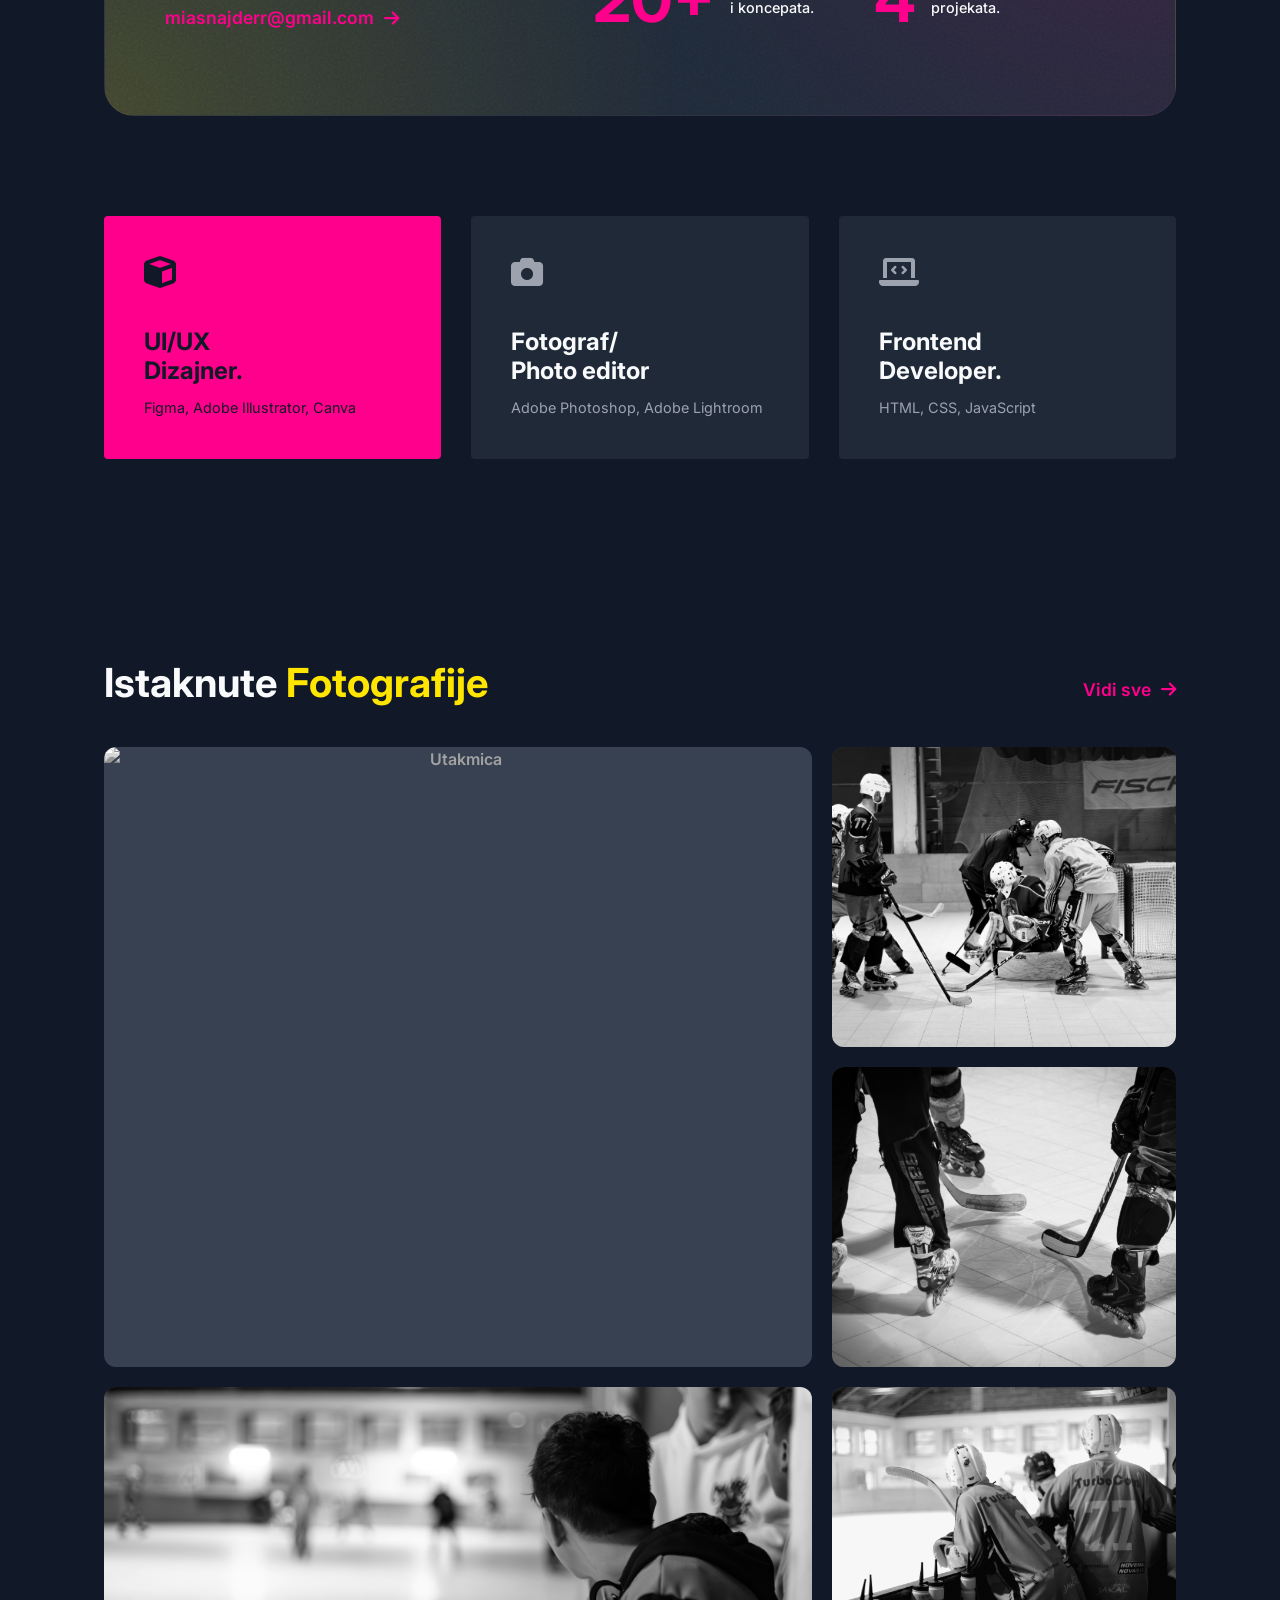
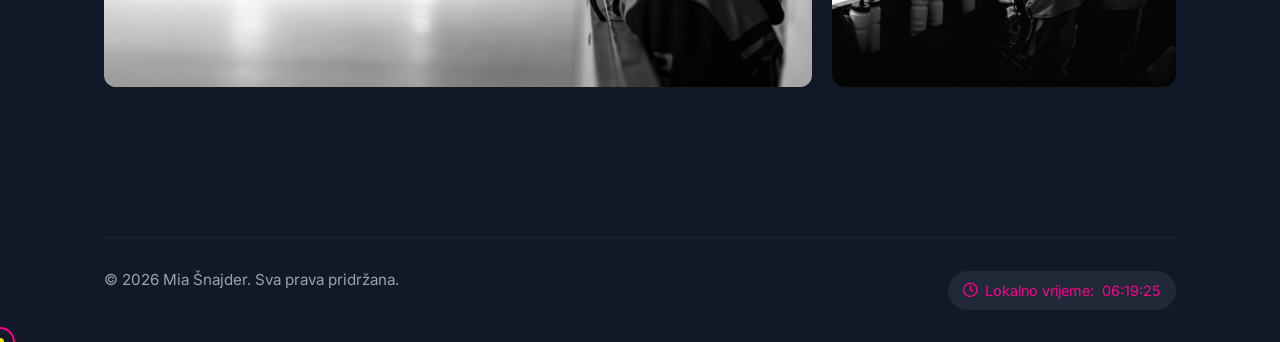
==== commit c9bb8324: "Finalna verzija" ====
--- a/index.html
+++ b/index.html
@@ -17,7 +17,7 @@
 
   <body>
     <div class="container">
-      <!-- Header -->
+     
       <header>
         <div class="logo">
           <a href="index.html">
@@ -32,7 +32,7 @@
         </nav>
       </header>
 
-      <!-- Hero Section -->
+      
       <section class="hero">
         <div class="hero-content">
           <span class="subtitle">— Uvod</span>
@@ -52,9 +52,8 @@
               >Moja priča <i class="fas fa-arrow-right"></i
             ></a>
             <div class="social-links">
-              <a href="#"><i class="fab fa-pinterest"></i></a>
-              <a href="#"><i class="fab fa-instagram"></i></a>
-              <a href="#"><i class="fab fa-linkedin-in"></i></a>
+              <a href="https://www.instagram.com/miasnajder?igsh=MTd0a2x0ODBsZXMwYQ==" target="_blank" rel="noopener noreferrer"><i class="fab fa-instagram"></i></a>
+              <a href="https://hr.linkedin.com/in/mia-%C5%A1najder-1265662b8" target="_blank" rel="noopener noreferrer"><i class="fab fa-linkedin-in"></i></a>
             </div>
           </div>
         </div>
@@ -67,7 +66,7 @@
         </div>
       </section>
 
-      <!-- Carousel Section (Preporuke) -->
+     
       <section class="testimonial-section">
         <h2 class="section-title">Od ideje do <span>koda.</span></h2>
         <div class="carousel-container">
@@ -110,7 +109,7 @@
         </div>
       </section>
 
-      <!-- Info Section -->
+      
       <section class="info-section">
         <div class="contact-info">
           <span class="subtitle">— Kontakt</span>
@@ -145,7 +144,7 @@
         </div>
       </section>
 
-      <!-- Services Section -->
+      
       <section class="services" id="services">
         <div class="service-card highlight">
           <i class="fas fa-cube service-icon"></i>
@@ -164,7 +163,7 @@
         </div>
       </section>
 
-      <!-- Photography Gallery Section -->
+      
       <section class="photo-gallery">
         <div class="gallery-header">
           <h2 class="section-title">Istaknute <span>Fotografije</span></h2>
@@ -211,7 +210,7 @@
         </div>
       </section>
 
-      <!-- Footer -->
+      
       <footer>
         <div class="footer-content">
           <p>&copy; 2026 Mia Šnajder. Sva prava pridržana.</p>
--- a/style.css
+++ b/style.css
@@ -1,1103 +1,1303 @@
 :root {
-    /* Nova paleta boja: Tamna pozadina sa smaragdno zelenim akcentom i rozim highlightom */
-    --bg-primary: #111827;
-    /* Jako tamno siva/plava */
-    --bg-secondary: #1F2937;
-    /* Malo svjetlija tamno siva za kartice */
-    --bg-tertiary: #374151;
-    /* Za placeholder slike */
-    --accent: #ff008c;
-    /* Smaragdno zelena boja za isticanje */
-    --accent-pink: #ffe600;
-    /* Roza boja za highlight */
-    --text-primary: #F9FAFB;
-    /* Skoro bijela za glavne naslove */
-    --text-secondary: #9CA3AF;
-    /* Svijetlo siva za paragrafe */
-    --font-main: 'Inter', sans-serif;
+  --bg-primary: #111827;
+  --bg-secondary: #1f2937;
+  --bg-tertiary: #374151;
+
+  --accent: #ff008c;
+  --accent-pink: #ffe600;
+  --text-primary: #f9fafb;
+  --text-secondary: #9ca3af;
+  --font-main: "Inter", sans-serif;
 }
 
 * {
-    margin: 0;
-    padding: 0;
-    box-sizing: border-box;
+  margin: 0;
+  padding: 0;
+  box-sizing: border-box;
 }
 
 body {
-    background-color: var(--bg-primary);
-    color: var(--text-primary);
-    font-family: var(--font-main);
-    line-height: 1.6;
-    overflow-x: hidden;
+  background-color: var(--bg-primary);
+  color: var(--text-primary);
+  font-family: var(--font-main);
+  line-height: 1.6;
+  overflow-x: hidden;
 }
 
 .container {
-    max-width: 1200px;
-    margin: 0 auto;
-    padding: 0 5%;
-}
-
-/* Header */
+  max-width: 1200px;
+  margin: 0 auto;
+  padding: 0 5%;
+}
+
 header {
-    display: flex;
-    justify-content: space-between;
-    align-items: center;
-    padding: 40px 0;
+  display: flex;
+  justify-content: space-between;
+  align-items: center;
+  padding: 40px 0;
 }
 
 .logo-icon {
-    width: 40px;
-    height: 40px;
-    background-color: var(--accent);
-    border-radius: 50%;
+  width: 40px;
+  height: 40px;
+  background-color: var(--accent);
+  border-radius: 50%;
 }
 
 .logo-img {
-    height: 45px;
-    width: auto;
-    object-fit: contain;
-    display: block;
+  height: 45px;
+  width: auto;
+  object-fit: contain;
+  display: block;
 }
 
 nav a {
-    color: var(--text-secondary);
-    text-decoration: none;
-    margin-left: 30px;
-    font-weight: 500;
-    transition: color 0.3s;
+  color: var(--text-secondary);
+  text-decoration: none;
+  margin-left: 30px;
+  font-weight: 500;
+  transition: color 0.3s;
 }
 
 nav a:hover,
 nav a.active {
-    color: var(--text-primary);
+  color: var(--text-primary);
 }
 
 .mobile-menu-btn {
-    display: none;
-}
-
-/* Typography & Utilities */
+  display: none;
+}
+
 h1,
 h2,
 h3 {
-    line-height: 1.2;
-    font-weight: 700;
+  line-height: 1.2;
+  font-weight: 700;
 }
 
 .subtitle {
-    color: var(--text-secondary);
-    font-size: 0.9rem;
-    display: block;
-    margin-bottom: 15px;
-    text-transform: uppercase;
-    letter-spacing: 1px;
+  color: var(--text-secondary);
+  font-size: 0.9rem;
+  display: block;
+  margin-bottom: 15px;
+  text-transform: uppercase;
+  letter-spacing: 1px;
 }
 
 p {
-    color: var(--text-secondary);
-    margin-bottom: 20px;
-    font-size: 0.95rem;
+  color: var(--text-secondary);
+  margin-bottom: 20px;
+  font-size: 0.95rem;
 }
 
 .divider {
-    width: 50px;
-    height: 4px;
-    background-color: var(--accent);
-    margin: 30px 0;
-}
-
-/* Hero Section */
+  width: 50px;
+  height: 4px;
+  background-color: var(--accent);
+  margin: 30px 0;
+}
+
 .hero {
-    display: grid;
-    grid-template-columns: 1.2fr 0.8fr;
-    gap: 60px;
-    align-items: center;
-    padding: 100px 0;
-    position: relative;
+  display: grid;
+  grid-template-columns: 1.2fr 0.8fr;
+  gap: 60px;
+  align-items: center;
+  padding: 100px 0;
+  position: relative;
 }
 
 .hero-content {
-    display: flex;
-    flex-direction: column;
-    align-items: flex-start;
+  display: flex;
+  flex-direction: column;
+  align-items: flex-start;
 }
 
 .hero-name {
-    font-size: 5rem;
-    font-weight: 800;
-    line-height: 1.1;
-    margin-bottom: 25px;
-    letter-spacing: -2px;
+  font-size: 5rem;
+  font-weight: 800;
+  line-height: 1.1;
+  margin-bottom: 25px;
+  letter-spacing: -2px;
 }
 
 .gradient-text {
-    background: linear-gradient(90deg, var(--accent-pink), var(--accent));
-    -webkit-background-clip: text;
-    -webkit-text-fill-color: transparent;
+  background: linear-gradient(90deg, var(--accent-pink), var(--accent));
+  -webkit-background-clip: text;
+  -webkit-text-fill-color: transparent;
 }
 
 .hero-title {
-    font-size: 2.1rem;
-    font-weight: 600;
-    line-height: 1.3;
-    color: var(--text-primary);
-    margin-bottom: 20px;
-    max-width: 95%;
+  font-size: 2.1rem;
+  font-weight: 600;
+  line-height: 1.3;
+  color: var(--text-primary);
+  margin-bottom: 20px;
+  max-width: 95%;
 }
 
 .hero-desc {
-    font-size: 1.05rem;
-    color: var(--text-secondary);
-    margin-bottom: 35px;
-    max-width: 90%;
+  font-size: 1.05rem;
+  color: var(--text-secondary);
+  margin-bottom: 35px;
+  max-width: 90%;
 }
 
 .hero-actions {
-    display: flex;
-    align-items: center;
-    gap: 40px;
-    flex-wrap: wrap;
+  display: flex;
+  align-items: center;
+  gap: 40px;
+  flex-wrap: wrap;
 }
 
 .btn-primary {
-    display: inline-flex;
-    align-items: center;
-    gap: 12px;
-    background: linear-gradient(90deg, var(--accent), var(--accent-pink));
-    color: var(--bg-primary);
-    padding: 15px 32px;
-    border-radius: 50px;
-    text-decoration: none;
-    font-weight: 700;
-    font-size: 1rem;
-    transition: transform 0.3s ease, box-shadow 0.3s ease;
-    box-shadow: 0 10px 20px rgba(255, 0, 140, 0.25);
+  display: inline-flex;
+  align-items: center;
+  gap: 12px;
+  background: linear-gradient(90deg, var(--accent), var(--accent-pink));
+  color: var(--bg-primary);
+  padding: 15px 32px;
+  border-radius: 50px;
+  text-decoration: none;
+  font-weight: 700;
+  font-size: 1rem;
+  transition: transform 0.3s ease, box-shadow 0.3s ease;
+  box-shadow: 0 10px 20px rgba(255, 0, 140, 0.25);
 }
 
 .btn-primary:hover {
-    transform: translateY(-3px);
-    box-shadow: 0 15px 25px rgba(255, 0, 140, 0.4);
+  transform: translateY(-3px);
+  box-shadow: 0 15px 25px rgba(255, 0, 140, 0.4);
 }
 
 .hero-actions .social-links {
-    display: flex;
-    gap: 20px;
-    margin-top: 0;
+  display: flex;
+  gap: 20px;
+  margin-top: 0;
 }
 
 .hero-actions .social-links a {
-    color: var(--text-secondary);
-    font-size: 1.3rem;
-    transition: color 0.3s ease, transform 0.3s ease;
+  color: var(--text-secondary);
+  font-size: 1.3rem;
+  transition: color 0.3s ease, transform 0.3s ease;
 }
 
 .hero-actions .social-links a:hover {
-    color: var(--accent);
-    transform: translateY(-2px);
-}
-
-/* Hero Visual / Right Column */
+  color: var(--accent);
+  transform: translateY(-2px);
+}
+
 .hero-visual {
-    position: relative;
-    width: 100%;
-    display: flex;
-    justify-content: flex-end;
+  position: relative;
+  width: 100%;
+  display: flex;
+  justify-content: flex-end;
 }
 
 .hero-image-wrapper {
-    position: relative;
-    width: 100%;
-    max-width: 420px;
-    aspect-ratio: 4/5;
-    border-radius: 24px;
-    z-index: 2;
+  position: relative;
+  width: 100%;
+  max-width: 420px;
+  aspect-ratio: 4/5;
+  border-radius: 24px;
+  z-index: 2;
 }
 
 .hero-img-element {
-    width: 100%;
-    height: 100%;
-    object-fit: cover;
-    border-radius: 24px;
-    border: 1px solid rgba(255, 255, 255, 0.1);
-    box-shadow: 0 30px 60px rgba(0, 0, 0, 0.4);
-    position: relative;
-    z-index: 2;
-}
-
-/* Ambient Pulsing Glow */
+  width: 100%;
+  height: 100%;
+  object-fit: cover;
+  border-radius: 24px;
+  border: 1px solid rgba(255, 255, 255, 0.1);
+  box-shadow: 0 30px 60px rgba(0, 0, 0, 0.4);
+  position: relative;
+  z-index: 2;
+}
+
 .hero-image-glow {
-    position: absolute;
-    inset: -15px;
-    background: linear-gradient(135deg, var(--accent-pink), var(--accent));
-    filter: blur(35px);
-    opacity: 0.35;
-    border-radius: 35px;
-    z-index: 1;
-    pointer-events: none;
-    animation: glowPulse 6s infinite alternate ease-in-out;
+  position: absolute;
+  inset: -15px;
+  background: linear-gradient(135deg, var(--accent-pink), var(--accent));
+  filter: blur(35px);
+  opacity: 0.35;
+  border-radius: 35px;
+  z-index: 1;
+  pointer-events: none;
+  animation: glowPulse 6s infinite alternate ease-in-out;
 }
 
 @keyframes glowPulse {
-    0% {
-        transform: scale(0.98);
-        opacity: 0.3;
-    }
-    100% {
-        transform: scale(1.03);
-        opacity: 0.45;
-    }
-}
-
-/* Standard placeholder styles used in subpages */
+  0% {
+    transform: scale(0.98);
+    opacity: 0.3;
+  }
+  100% {
+    transform: scale(1.03);
+    opacity: 0.45;
+  }
+}
+
 .image-placeholder {
-    width: 100%;
-    aspect-ratio: 3/4;
-    background-color: var(--bg-tertiary);
-    border-radius: 20px;
-    display: flex;
-    align-items: center;
-    justify-content: center;
-    color: var(--text-secondary);
-    font-weight: 600;
-    box-shadow: 0 20px 40px rgba(0, 0, 0, 0.3);
-    overflow: hidden;
+  width: 100%;
+  aspect-ratio: 3/4;
+  background-color: var(--bg-tertiary);
+  border-radius: 20px;
+  display: flex;
+  align-items: center;
+  justify-content: center;
+  color: var(--text-secondary);
+  font-weight: 600;
+  box-shadow: 0 20px 40px rgba(0, 0, 0, 0.3);
+  overflow: hidden;
 }
 
 .image-placeholder img {
-    width: 100%;
-    height: 100%;
-    object-fit: cover;
+  width: 100%;
+  height: 100%;
+  object-fit: cover;
 }
 
 .btn-link,
 .email-link {
-    color: var(--accent);
-    text-decoration: none;
-    font-weight: 600;
-    display: inline-flex;
-    align-items: center;
-    gap: 10px;
-    font-size: 1.1rem;
-    transition: opacity 0.3s;
-    border-bottom: 1px solid transparent;
-    padding-bottom: 2px;
+  color: var(--accent);
+  text-decoration: none;
+  font-weight: 600;
+  display: inline-flex;
+  align-items: center;
+  gap: 10px;
+  font-size: 1.1rem;
+  transition: opacity 0.3s;
+  border-bottom: 1px solid transparent;
+  padding-bottom: 2px;
 }
 
 .btn-link:hover,
 .email-link:hover {
-    opacity: 1;
-    color: var(--accent-pink);
-    border-bottom: 1px solid var(--accent-pink);
-}
-
-/* Info Section */
+  opacity: 1;
+  color: var(--accent-pink);
+  border-bottom: 1px solid var(--accent-pink);
+}
+
 .info-section {
-    position: relative;
-    display: grid;
-    grid-template-columns: 1fr 1.5fr;
-    gap: 80px;
-    padding: 80px 60px;
-    margin: 50px 0 100px 0;
-    border-radius: 30px;
-    border: 1px solid rgba(255, 255, 255, 0.05);
-    background-color: var(--bg-secondary);
-    background-image: 
-        radial-gradient(circle at top right, rgba(255, 0, 140, 0.15), transparent 50%),
-        radial-gradient(circle at bottom left, rgba(255, 230, 0, 0.15), transparent 50%);
-    overflow: hidden;
-    z-index: 1;
+  position: relative;
+  display: grid;
+  grid-template-columns: 1fr 1.5fr;
+  gap: 80px;
+  padding: 80px 60px;
+  margin: 50px 0 100px 0;
+  border-radius: 30px;
+  border: 1px solid rgba(255, 255, 255, 0.05);
+  background-color: var(--bg-secondary);
+  background-image: radial-gradient(
+      circle at top right,
+      rgba(255, 0, 140, 0.15),
+      transparent 50%
+    ),
+    radial-gradient(
+      circle at bottom left,
+      rgba(255, 230, 0, 0.15),
+      transparent 50%
+    );
+  overflow: hidden;
+  z-index: 1;
 }
 
 .info-section::before {
-    content: '';
-    position: absolute;
-    inset: 0;
-    opacity: 0.3;
-    background-image: url("data:image/svg+xml,%3Csvg viewBox='0 0 200 200' xmlns='http://www.w3.org/2000/svg'%3E%3Cfilter id='noiseFilter'%3E%3CfeTurbulence type='fractalNoise' baseFrequency='0.85' numOctaves='3' stitchTiles='stitch'/%3E%3C/filter%3E%3Crect width='100%25' height='100%25' filter='url(%23noiseFilter)'/%3E%3C/svg%3E");
-    pointer-events: none;
-    z-index: -1;
-    mix-blend-mode: overlay;
+  content: "";
+  position: absolute;
+  inset: 0;
+  opacity: 0.3;
+  background-image: url("data:image/svg+xml,%3Csvg viewBox='0 0 200 200' xmlns='http://www.w3.org/2000/svg'%3E%3Cfilter id='noiseFilter'%3E%3CfeTurbulence type='fractalNoise' baseFrequency='0.85' numOctaves='3' stitchTiles='stitch'/%3E%3C/filter%3E%3Crect width='100%25' height='100%25' filter='url(%23noiseFilter)'/%3E%3C/svg%3E");
+  pointer-events: none;
+  z-index: -1;
+  mix-blend-mode: overlay;
 }
 
 .contact-info h2 {
-    font-size: 2.5rem;
-    margin-bottom: 20px;
+  font-size: 2.5rem;
+  margin-bottom: 20px;
 }
 
 .stats-info h2 {
-    font-size: 2rem;
-    margin-bottom: 20px;
-    font-weight: 600;
+  font-size: 2rem;
+  margin-bottom: 20px;
+  font-weight: 600;
 }
 
 .stats-grid {
-    display: flex;
-    gap: 60px;
-    margin-top: 40px;
+  display: flex;
+  gap: 60px;
+  margin-top: 40px;
 }
 
 .stat-item {
-    display: flex;
-    align-items: center;
-    gap: 15px;
+  display: flex;
+  align-items: center;
+  gap: 15px;
 }
 
 .stat-number {
-    font-size: 4rem;
-    font-weight: 700;
-    color: var(--accent);
-    line-height: 1;
+  font-size: 4rem;
+  font-weight: 700;
+  color: var(--accent);
+  line-height: 1;
 }
 
 .stat-text {
-    color: var(--text-primary);
-    font-size: 0.9rem;
-    font-weight: 500;
-    line-height: 1.3;
-}
-
-/* Services Section */
+  color: var(--text-primary);
+  font-size: 0.9rem;
+  font-weight: 500;
+  line-height: 1.3;
+}
+
 .services {
-    display: grid;
-    grid-template-columns: repeat(3, 1fr);
-    gap: 30px;
-    padding-bottom: 100px;
+  display: grid;
+  grid-template-columns: repeat(3, 1fr);
+  gap: 30px;
+  padding-bottom: 100px;
 }
 
 .service-card {
-    background-color: var(--bg-secondary);
-    padding: 40px;
-    border-radius: 4px;
-    transition: transform 0.3s;
+  background-color: var(--bg-secondary);
+  padding: 40px;
+  border-radius: 4px;
+  transition: transform 0.3s;
 }
 
 .service-card:hover {
-    transform: translateY(-5px);
+  transform: translateY(-5px);
 }
 
 .service-card.highlight {
-    background-color: var(--accent);
-    color: var(--bg-primary);
+  background-color: var(--accent);
+  color: var(--bg-primary);
 }
 
 .service-card.highlight h3,
 .service-card.highlight p,
 .service-card.highlight .service-icon {
-    color: var(--bg-primary);
+  color: var(--bg-primary);
 }
 
 .service-icon {
+  font-size: 2rem;
+  margin-bottom: 40px;
+  color: var(--text-secondary);
+}
+
+.service-card h3 {
+  font-size: 1.5rem;
+  margin-bottom: 10px;
+}
+
+.service-card p {
+  font-size: 0.9rem;
+  margin: 0;
+}
+
+/* responzivnost mobitel */
+@media (max-width: 1024px) {
+  .hero {
+    grid-template-columns: 1fr;
+    gap: 50px;
+    text-align: center;
+    padding: 60px 0;
+  }
+
+  .hero-content {
+    align-items: center;
+  }
+
+  .hero-name {
+    font-size: 4rem;
+    margin-bottom: 20px;
+  }
+
+  .hero-title {
+    max-width: 100%;
+  }
+
+  .hero-desc {
+    max-width: 100%;
+    margin-bottom: 30px;
+  }
+
+  .hero-actions {
+    justify-content: center;
+  }
+
+  .hero-visual {
+    justify-content: center;
+    max-width: 380px;
+    margin: 0 auto;
+  }
+
+  .info-section {
+    grid-template-columns: 1fr;
+    gap: 50px;
+    padding: 50px 30px;
+  }
+}
+
+@media (max-width: 768px) {
+  .hero-name {
+    font-size: 3rem;
+  }
+
+  .services {
+    grid-template-columns: 1fr;
+  }
+
+  .stats-grid {
+    flex-direction: column;
+    gap: 30px;
+  }
+
+  header {
+    flex-direction: row;
+    justify-content: space-between;
+    align-items: center;
+  }
+
+  .logo {
+    z-index: 1000;
+    position: relative;
+  }
+
+  .mobile-menu-btn {
+    display: block;
+    background: none;
+    border: none;
+    color: var(--text-primary);
     font-size: 2rem;
-    margin-bottom: 40px;
-    color: var(--text-secondary);
-}
-
-.service-card h3 {
-    font-size: 1.5rem;
-    margin-bottom: 10px;
-}
-
-.service-card p {
-    font-size: 0.9rem;
-    margin: 0;
-}
-
-/* Responsive Design (Prilagodba za mobitele) */
-@media (max-width: 1024px) {
-    .hero {
-        grid-template-columns: 1fr;
-        gap: 50px;
-        text-align: center;
-        padding: 60px 0;
-    }
-
-    .hero-content {
-        align-items: center;
-    }
-
-    .hero-name {
-        font-size: 4rem;
-        margin-bottom: 20px;
-    }
-
-    .hero-title {
-        max-width: 100%;
-    }
-
-    .hero-desc {
-        max-width: 100%;
-        margin-bottom: 30px;
-    }
-
-    .hero-actions {
-        justify-content: center;
-    }
-
-    .hero-visual {
-        justify-content: center;
-        max-width: 380px;
-        margin: 0 auto;
-    }
-
-    .info-section {
-        grid-template-columns: 1fr;
-        gap: 50px;
-        padding: 50px 30px;
-    }
-}
-
-@media (max-width: 768px) {
-    .hero-name {
-        font-size: 3rem;
-    }
-
-    .services {
-        grid-template-columns: 1fr;
-    }
-
-    .stats-grid {
-        flex-direction: column;
-        gap: 30px;
-    }
-
-    header {
-        flex-direction: row;
-        justify-content: space-between;
-        align-items: center;
-    }
-
-    .logo {
-        z-index: 1000;
-        position: relative;
-    }
-
-    .mobile-menu-btn {
-        display: block;
-        background: none;
-        border: none;
-        color: var(--text-primary);
-        font-size: 2rem;
-        cursor: pointer;
-        z-index: 1000;
-        position: relative;
-    }
-
-    nav {
-        position: fixed;
-        top: 0;
-        right: -100%;
-        width: 100%;
-        height: 100vh;
-        background: rgba(17, 24, 39, 0.98);
-        backdrop-filter: blur(10px);
-        -webkit-backdrop-filter: blur(10px);
-        display: flex;
-        flex-direction: column;
-        justify-content: center;
-        align-items: center;
-        transition: right 0.4s cubic-bezier(0.77, 0, 0.175, 1);
-        z-index: 999;
-    }
-
-    nav.nav-active {
-        right: 0;
-    }
-
-    nav a {
-        margin: 20px 0 !important;
-        font-size: 2rem;
-    }
-}
-
-/* Works Page */
-.page-title {
-    font-size: 3rem;
-    margin-bottom: 50px;
-}
-
-.page-title span {
-    color: var(--accent-pink);
-}
-
-.works-grid {
-    display: grid;
-    grid-template-columns: repeat(auto-fit, minmax(300px, 1fr));
-    gap: 30px;
-    padding-bottom: 100px;
-}
-
-.work-card {
-    background-color: var(--bg-secondary);
-    border-radius: 12px;
-    overflow: hidden;
-    transition: transform 0.3s;
-}
-
-.work-card:hover {
-    transform: translateY(-10px);
-}
-
-.work-image {
+    cursor: pointer;
+    z-index: 1000;
+    position: relative;
+  }
+
+  nav {
+    position: fixed;
+    top: 0;
+    right: -100%;
     width: 100%;
-    aspect-ratio: 16/9;
-    background-color: var(--bg-tertiary);
-    display: flex;
-    align-items: center;
-    justify-content: center;
-    color: var(--text-secondary);
-    overflow: hidden;
-}
-
-.work-image img {
-    width: 100%;
-    height: 100%;
-    object-fit: cover;
-    transition: transform 0.5s;
-}
-
-.work-card:hover .work-image img {
-    transform: scale(1.05);
-}
-
-.work-info {
-    padding: 20px;
-}
-
-.work-info h3 {
-    margin-bottom: 5px;
-    font-size: 1.2rem;
-}
-
-.work-info p {
-    margin-bottom: 0;
-    font-size: 0.9rem;
-    color: var(--accent);
-}
-
-/* Contact Page */
-.contact-container {
-    display: grid;
-    grid-template-columns: 1fr 1fr;
-    gap: 60px;
-    padding-bottom: 100px;
-}
-
-.contact-form {
+    height: 100vh;
+    background: rgba(17, 24, 39, 0.98);
+    backdrop-filter: blur(10px);
+    -webkit-backdrop-filter: blur(10px);
     display: flex;
     flex-direction: column;
-    gap: 20px;
+    justify-content: center;
+    align-items: center;
+    transition: right 0.4s cubic-bezier(0.77, 0, 0.175, 1);
+    z-index: 999;
+  }
+
+  nav.nav-active {
+    right: 0;
+  }
+
+  nav a {
+    margin: 20px 0 !important;
+    font-size: 2rem;
+  }
+}
+
+.page-title {
+  font-size: 3rem;
+  margin-bottom: 50px;
+}
+
+.page-title span {
+  color: var(--accent-pink);
+}
+
+.works-grid {
+  display: grid;
+  grid-template-columns: 1fr;
+  gap: 30px;
+  padding-bottom: 100px;
+}
+
+.work-card {
+  background-color: var(--bg-secondary);
+  border-radius: 12px;
+  overflow: hidden;
+  transition: transform 0.3s, box-shadow 0.3s;
+  display: grid;
+  grid-template-columns: 1.2fr 1fr;
+  align-items: stretch;
+}
+
+.work-card:hover {
+  transform: translateY(-5px);
+  box-shadow: 0 15px 30px rgba(0, 0, 0, 0.3);
+}
+
+.work-image {
+  width: 100%;
+  aspect-ratio: 16/9;
+  background-color: var(--bg-tertiary);
+  display: flex;
+  align-items: center;
+  justify-content: center;
+  color: var(--text-secondary);
+  overflow: hidden;
+}
+
+.work-image img {
+  width: 100%;
+  height: 100%;
+  object-fit: cover;
+  transition: transform 0.5s;
+}
+
+.work-card:hover .work-image img {
+  transform: scale(1.05);
+}
+
+.work-info {
+  padding: 40px;
+  display: flex;
+  flex-direction: column;
+  justify-content: center;
+}
+
+.work-info h3 {
+  margin-bottom: 10px;
+  font-size: 1.5rem;
+}
+
+.work-info p {
+  margin-bottom: 0;
+  font-size: 0.95rem;
+  color: var(--accent);
+}
+
+@media (max-width: 768px) {
+  .work-card {
+    grid-template-columns: 1fr;
+  }
+  .work-image {
+    aspect-ratio: 16/9;
+  }
+  .work-info {
+    padding: 25px;
+  }
+}
+
+.contact-container {
+  display: grid;
+  grid-template-columns: 1fr 1fr;
+  gap: 60px;
+  padding-bottom: 100px;
+}
+
+.contact-form {
+  display: flex;
+  flex-direction: column;
+  gap: 20px;
 }
 
 .form-group {
-    display: flex;
-    flex-direction: column;
-    gap: 5px;
+  display: flex;
+  flex-direction: column;
+  gap: 5px;
 }
 
 .form-group label {
-    font-size: 0.9rem;
-    font-weight: 600;
+  font-size: 0.9rem;
+  font-weight: 600;
 }
 
 .form-group input,
 .form-group textarea {
-    padding: 15px;
-    background-color: var(--bg-secondary);
-    border: 1px solid var(--bg-tertiary);
-    border-radius: 8px;
-    color: var(--text-primary);
-    font-family: var(--font-main);
+  padding: 15px;
+  background-color: var(--bg-secondary);
+  border: 1px solid var(--bg-tertiary);
+  border-radius: 8px;
+  color: var(--text-primary);
+  font-family: var(--font-main);
 }
 
 .form-group input:focus,
 .form-group textarea:focus {
-    outline: none;
+  outline: none;
+  border-color: var(--accent-pink);
+}
+
+.btn-submit {
+  background-color: var(--accent);
+  display: inline-block;
+  color: var(--bg-primary);
+  padding: 15px 30px;
+  border: none;
+  border-radius: 8px;
+  font-weight: 700;
+  font-size: 1rem;
+  cursor: pointer;
+  transition: background-color 0.3s;
+  align-self: flex-start;
+}
+
+.btn-submit:hover {
+  background-color: var(--accent-pink);
+  color: white;
+}
+
+.form-status {
+  margin-top: 15px;
+  font-size: 0.9rem;
+}
+.form-status.success {
+  color: var(--accent-pink);
+}
+.form-status.error {
+  color: red;
+}
+
+@media (max-width: 768px) {
+  .contact-container {
+    grid-template-columns: 1fr;
+  }
+}
+
+@media (pointer: fine) {
+  body {
+    cursor: none;
+  }
+
+  .custom-cursor {
+    position: fixed;
+    width: 8px;
+    height: 8px;
+    background-color: var(--accent-pink);
+    border-radius: 50%;
+    pointer-events: none;
+    z-index: 9999;
+    transform: translate(-50%, -50%);
+    transition: transform 0.1s;
+  }
+
+  .cursor-follower {
+    position: fixed;
+    width: 30px;
+    height: 30px;
+    border: 2px solid var(--accent);
+    border-radius: 50%;
+    pointer-events: none;
+    z-index: 9998;
+    transform: translate(-50%, -50%);
+    transition: width 0.3s, height 0.3s, background-color 0.3s,
+      border-color 0.3s;
+  }
+
+  .cursor-follower.hover-active {
+    width: 50px;
+    height: 50px;
+    background-color: rgba(236, 72, 153, 0.1);
     border-color: var(--accent-pink);
-}
-
-.btn-submit {
-    background-color: var(--accent);
-    color: var(--bg-primary);
-    padding: 15px 30px;
-    border: none;
-    border-radius: 8px;
-    font-weight: 700;
-    font-size: 1rem;
-    cursor: pointer;
-    transition: background-color 0.3s;
-    align-self: flex-start;
-}
-
-.btn-submit:hover {
-    background-color: var(--accent-pink);
-    color: white;
+  }
+}
+
+.testimonial-section {
+  padding: 80px 0;
+}
+
+.section-title {
+  font-size: 2.5rem;
+  margin-bottom: 40px;
+  text-align: center;
+}
+
+.section-title span {
+  color: var(--accent-pink);
+}
+
+.carousel-container {
+  position: relative;
+  overflow: hidden;
+  max-width: 800px;
+  margin: 0 auto;
+  background-color: var(--bg-secondary);
+  border-radius: 12px;
+  padding: 40px;
+}
+
+.carousel-track {
+  display: flex;
+  transition: transform 0.5s ease-in-out;
+}
+
+.carousel-slide {
+  min-width: 100%;
+  text-align: center;
+  padding: 0 20px;
+}
+
+.quote {
+  font-size: 1.5rem;
+  font-style: italic;
+  color: var(--text-primary);
+  margin-bottom: 20px;
+}
+
+.author {
+  color: var(--accent);
+  font-weight: 600;
+}
+
+.carousel-btn {
+  position: absolute;
+  top: 50%;
+  transform: translateY(-50%);
+  background: var(--bg-primary);
+  color: var(--text-primary);
+  border: none;
+  width: 40px;
+  height: 40px;
+  border-radius: 50%;
+  cursor: pointer;
+  z-index: 10;
+  transition: background-color 0.3s, color 0.3s;
+}
+
+.carousel-btn:hover {
+  background-color: var(--accent-pink);
+  color: white;
+}
+
+.prev-btn {
+  left: 10px;
+}
+
+.next-btn {
+  right: 10px;
+}
+
+.about-section {
+  position: relative;
+  padding: 60px;
+  border-radius: 30px;
+  background: rgba(31, 41, 55, 0.4);
+  backdrop-filter: blur(20px);
+  -webkit-backdrop-filter: blur(20px);
+  border: 1px solid rgba(255, 255, 255, 0.05);
+  overflow: hidden;
+  z-index: 1;
+  box-shadow: 0 30px 60px rgba(0, 0, 0, 0.2);
+}
+
+.about-bg-gradient {
+  position: absolute;
+  top: -20%;
+  right: -10%;
+  width: 600px;
+  height: 600px;
+  background: linear-gradient(
+    135deg,
+    var(--accent-pink) 0%,
+    var(--accent) 100%
+  );
+  filter: blur(120px);
+  opacity: 0.2;
+  z-index: -1;
+  pointer-events: none;
+  border-radius: 50%;
+  animation: gradientMove 8s infinite alternate ease-in-out;
+}
+
+@keyframes gradientMove {
+  0% {
+    transform: translate(0, 0) scale(1);
+  }
+  100% {
+    transform: translate(-50px, 50px) scale(1.1);
+  }
+}
+
+.about-layout {
+  display: grid;
+  grid-template-columns: 1fr 1fr;
+  grid-template-areas:
+    "title image"
+    "text image";
+  gap: 20px 60px;
+  padding-bottom: 100px;
+  align-items: start;
+}
+
+.about-layout .page-title {
+  grid-area: title;
+  margin-bottom: 0;
+}
+
+.about-layout .about-text {
+  grid-area: text;
+}
+
+.about-layout .about-image-wrapper {
+  grid-area: image;
+}
+
+.about-text h2 {
+  font-size: 2rem;
+  margin-bottom: 20px;
+  color: var(--accent);
+}
+
+.skills-block {
+  margin-top: 40px;
+}
+
+.skills-block h3 {
+  margin-bottom: 15px;
+  font-size: 1.3rem;
+}
+
+.skills-tags {
+  display: flex;
+  flex-wrap: wrap;
+  gap: 10px;
+}
+
+.skills-tags span {
+  background-color: var(--bg-tertiary);
+  color: var(--text-primary);
+  padding: 8px 16px;
+  border-radius: 20px;
+  font-size: 0.9rem;
+  transition: background-color 0.3s, color 0.3s;
+}
+
+.skills-tags span:hover {
+  background-color: var(--accent-pink);
+  color: white;
+}
+
+.about-image-wrapper {
+  position: relative;
+  width: 100%;
+  z-index: 2;
+}
+
+.about-img {
+  aspect-ratio: 1/1;
+  border-radius: 50%;
+  position: relative;
+  z-index: 2;
 }
 
 @media (max-width: 768px) {
-    .contact-container {
-        grid-template-columns: 1fr;
-    }
-}
-
-/* Custom Cursor */
-@media (pointer: fine) {
-    body {
-        cursor: none;
-    }
-
-    .custom-cursor {
-        position: fixed;
-        width: 8px;
-        height: 8px;
-        background-color: var(--accent-pink);
-        border-radius: 50%;
-        pointer-events: none;
-        z-index: 9999;
-        transform: translate(-50%, -50%);
-        transition: transform 0.1s;
-    }
-
-    .cursor-follower {
-        position: fixed;
-        width: 30px;
-        height: 30px;
-        border: 2px solid var(--accent);
-        border-radius: 50%;
-        pointer-events: none;
-        z-index: 9998;
-        transform: translate(-50%, -50%);
-        transition: width 0.3s, height 0.3s, background-color 0.3s, border-color 0.3s;
-    }
-
-    .cursor-follower.hover-active {
-        width: 50px;
-        height: 50px;
-        background-color: rgba(236, 72, 153, 0.1);
-        border-color: var(--accent-pink);
-    }
-}
-
-/* Carousel */
-.testimonial-section {
-    padding: 80px 0;
-}
-
-.section-title {
-    font-size: 2.5rem;
-    margin-bottom: 40px;
+  .about-layout {
+    grid-template-columns: 1fr 100px;
+    grid-template-areas:
+      "title image"
+      "text text";
+    gap: 30px 20px;
+    align-items: center;
+  }
+  .about-layout .about-image-wrapper {
+    width: 100px;
+    height: 100px;
+    margin-left: auto;
+  }
+}
+
+footer {
+  border-top: 1px solid rgba(255, 255, 255, 0.05);
+  padding: 30px 0;
+  margin-top: 50px;
+}
+
+.footer-content {
+  display: flex;
+  justify-content: space-between;
+  align-items: center;
+  color: var(--text-secondary);
+  font-size: 0.9rem;
+}
+
+.local-time {
+  display: flex;
+  align-items: center;
+  gap: 8px;
+  background-color: var(--bg-secondary);
+  padding: 8px 15px;
+  border-radius: 20px;
+  color: var(--accent);
+}
+
+@media (max-width: 768px) {
+  .footer-content {
+    flex-direction: column;
+    gap: 15px;
     text-align: center;
-}
-
-.section-title span {
-    color: var(--accent-pink);
-}
-
-.carousel-container {
-    position: relative;
-    overflow: hidden;
-    max-width: 800px;
-    margin: 0 auto;
-    background-color: var(--bg-secondary);
-    border-radius: 12px;
-    padding: 40px;
-}
-
-.carousel-track {
-    display: flex;
-    transition: transform 0.5s ease-in-out;
-}
-
-.carousel-slide {
-    min-width: 100%;
-    text-align: center;
-    padding: 0 20px;
-}
-
-.quote {
-    font-size: 1.5rem;
-    font-style: italic;
-    color: var(--text-primary);
-    margin-bottom: 20px;
-}
-
-.author {
-    color: var(--accent);
-    font-weight: 600;
-}
-
-.carousel-btn {
-    position: absolute;
-    top: 50%;
-    transform: translateY(-50%);
-    background: var(--bg-primary);
-    color: var(--text-primary);
-    border: none;
-    width: 40px;
-    height: 40px;
-    border-radius: 50%;
-    cursor: pointer;
-    z-index: 10;
-    transition: background-color 0.3s, color 0.3s;
-}
-
-.carousel-btn:hover {
-    background-color: var(--accent-pink);
-    color: white;
-}
-
-.prev-btn {
-    left: 10px;
-}
-
-.next-btn {
-    right: 10px;
-}
-
-/* About Page */
-.about-section {
-    position: relative;
-    padding: 60px;
-    border-radius: 30px;
-    background: rgba(31, 41, 55, 0.4);
-    backdrop-filter: blur(20px);
-    -webkit-backdrop-filter: blur(20px);
-    border: 1px solid rgba(255, 255, 255, 0.05);
-    overflow: hidden;
-    z-index: 1;
-    box-shadow: 0 30px 60px rgba(0, 0, 0, 0.2);
-}
-
-.about-bg-gradient {
-    position: absolute;
-    top: -20%;
-    right: -10%;
-    width: 600px;
-    height: 600px;
-    background: linear-gradient(135deg, var(--accent-pink) 0%, var(--accent) 100%);
-    filter: blur(120px);
-    opacity: 0.2;
-    z-index: -1;
-    pointer-events: none;
-    border-radius: 50%;
-    animation: gradientMove 8s infinite alternate ease-in-out;
-}
-
-@keyframes gradientMove {
-    0% { transform: translate(0, 0) scale(1); }
-    100% { transform: translate(-50px, 50px) scale(1.1); }
-}
-
-.about-layout {
-    display: grid;
-    grid-template-columns: 1fr 1fr;
-    grid-template-areas: 
-        "title image"
-        "text image";
-    gap: 20px 60px;
-    padding-bottom: 100px;
-    align-items: start;
-}
-
-.about-layout .page-title {
-    grid-area: title;
-    margin-bottom: 0;
-}
-
-.about-layout .about-text {
-    grid-area: text;
-}
-
-.about-layout .about-image-wrapper {
-    grid-area: image;
-}
-
-.about-text h2 {
-    font-size: 2rem;
-    margin-bottom: 20px;
-    color: var(--accent);
-}
-
-.skills-block {
-    margin-top: 40px;
-}
-
-.skills-block h3 {
-    margin-bottom: 15px;
-    font-size: 1.3rem;
-}
-
-.skills-tags {
-    display: flex;
-    flex-wrap: wrap;
-    gap: 10px;
-}
-
-.skills-tags span {
-    background-color: var(--bg-tertiary);
-    color: var(--text-primary);
-    padding: 8px 16px;
-    border-radius: 20px;
-    font-size: 0.9rem;
-    transition: background-color 0.3s, color 0.3s;
-}
-
-.skills-tags span:hover {
-    background-color: var(--accent-pink);
-    color: white;
-}
-
-.about-image-wrapper {
-    position: relative;
-    width: 100%;
-    z-index: 2;
-}
-
-.about-img {
-    aspect-ratio: 1/1;
-    border-radius: 50%;
-    position: relative;
-    z-index: 2;
+  }
+}
+
+.photo-gallery {
+  padding: 100px 0;
+}
+
+.gallery-header {
+  display: flex;
+  justify-content: space-between;
+  align-items: flex-end;
+  margin-bottom: 40px;
+}
+
+.gallery-header .section-title {
+  margin-bottom: 0;
+  text-align: left;
+}
+
+.gallery-grid {
+  display: grid;
+  grid-template-columns: repeat(3, 1fr);
+  grid-auto-rows: 300px;
+  gap: 20px;
+}
+
+.gallery-item {
+  position: relative;
+  border-radius: 12px;
+  overflow: hidden;
+  cursor: pointer;
+  background-color: var(--bg-tertiary);
+  display: flex;
+  align-items: center;
+  justify-content: center;
+  color: var(--text-secondary);
+  font-weight: 600;
+  text-align: center;
+}
+
+.gallery-item img {
+  width: 100%;
+  height: 100%;
+  object-fit: cover;
+  transition: transform 0.5s, filter 0.5s ease;
+}
+
+.gallery-item:hover img {
+  transform: scale(1.05);
+}
+
+img.bw-hover-color {
+  filter: grayscale(100%);
+}
+
+.gallery-item:hover img.bw-hover-color {
+  filter: grayscale(0%);
+}
+
+.gallery-item.large {
+  grid-column: span 2;
+  grid-row: span 2;
+}
+
+.gallery-item.wide {
+  grid-column: span 2;
+}
+
+.overlay {
+  position: absolute;
+  inset: 0;
+  background: linear-gradient(to top, rgba(17, 24, 39, 0.9), transparent);
+  display: flex;
+  align-items: flex-end;
+  padding: 30px;
+  opacity: 0;
+  transition: opacity 0.3s;
+}
+
+.gallery-item:hover .overlay {
+  opacity: 1;
+}
+
+.overlay span {
+  color: white;
+  font-size: 1.2rem;
+  font-weight: 600;
+  transform: translateY(20px);
+  transition: transform 0.3s;
+}
+
+.gallery-item:hover .overlay span {
+  transform: translateY(0);
 }
 
 @media (max-width: 768px) {
-    .about-layout {
-        grid-template-columns: 1fr 100px;
-        grid-template-areas: 
-            "title image"
-            "text text";
-        gap: 30px 20px;
-        align-items: center;
-    }
-    .about-layout .about-image-wrapper {
-        width: 100px;
-        height: 100px;
-        margin-left: auto;
-    }
-}
-
-/* Footer */
-footer {
-    border-top: 1px solid rgba(255, 255, 255, 0.05);
-    padding: 30px 0;
-    margin-top: 50px;
-}
-
-.footer-content {
-    display: flex;
-    justify-content: space-between;
-    align-items: center;
-    color: var(--text-secondary);
-    font-size: 0.9rem;
-}
-
-.local-time {
-    display: flex;
-    align-items: center;
-    gap: 8px;
-    background-color: var(--bg-secondary);
-    padding: 8px 15px;
-    border-radius: 20px;
-    color: var(--accent);
+  .gallery-header {
+    flex-direction: column;
+    align-items: flex-start;
+    gap: 20px;
+  }
+
+  .gallery-grid {
+    grid-template-columns: 1fr;
+    grid-auto-rows: 250px;
+  }
+
+  .gallery-item.large,
+  .gallery-item.wide {
+    grid-column: span 1;
+    grid-row: span 1;
+  }
+}
+
+.category-section {
+  padding-top: 40px;
+}
+
+.simple-gallery-grid {
+  display: grid;
+  grid-template-columns: repeat(auto-fit, minmax(250px, 1fr));
+  gap: 20px;
+  padding-bottom: 80px;
+}
+
+.simple-gallery-grid.two-columns {
+  grid-template-columns: 1fr 1fr;
+  align-items: start;
+}
+
+.simple-gallery-grid.two-columns .gallery-item {
+  aspect-ratio: auto;
+}
+
+.simple-gallery-grid.two-columns .gallery-item img {
+  height: auto;
+  object-fit: contain;
 }
 
 @media (max-width: 768px) {
-    .footer-content {
-        flex-direction: column;
-        gap: 15px;
-        text-align: center;
-    }
-}
-
-/* Photography Gallery */
-.photo-gallery {
-    padding: 100px 0;
-}
-
-.gallery-header {
-    display: flex;
-    justify-content: space-between;
-    align-items: flex-end;
-    margin-bottom: 40px;
-}
-
-.gallery-header .section-title {
-    margin-bottom: 0;
-    text-align: left;
-}
-
-.gallery-grid {
-    display: grid;
-    grid-template-columns: repeat(3, 1fr);
-    grid-auto-rows: 300px;
-    gap: 20px;
-}
-
-.gallery-item {
-    position: relative;
-    border-radius: 12px;
-    overflow: hidden;
-    cursor: pointer;
-    background-color: var(--bg-tertiary);
-    display: flex;
-    align-items: center;
-    justify-content: center;
-    color: var(--text-secondary);
-    font-weight: 600;
-    text-align: center;
-}
-
-.gallery-item img {
-    width: 100%;
-    height: 100%;
-    object-fit: cover;
-    transition: transform 0.5s, filter 0.5s ease;
-}
-
-.gallery-item:hover img {
-    transform: scale(1.05);
-}
-
-img.bw-hover-color {
-    filter: grayscale(100%);
-}
-
-.gallery-item:hover img.bw-hover-color {
-    filter: grayscale(0%);
-}
-
-.gallery-item.large {
-    grid-column: span 2;
-    grid-row: span 2;
-}
-
-.gallery-item.wide {
-    grid-column: span 2;
-}
-
-.overlay {
-    position: absolute;
-    inset: 0;
-    background: linear-gradient(to top, rgba(17, 24, 39, 0.9), transparent);
-    display: flex;
-    align-items: flex-end;
-    padding: 30px;
-    opacity: 0;
-    transition: opacity 0.3s;
-}
-
-.gallery-item:hover .overlay {
-    opacity: 1;
-}
-
-.overlay span {
-    color: white;
-    font-size: 1.2rem;
-    font-weight: 600;
-    transform: translateY(20px);
-    transition: transform 0.3s;
-}
-
-.gallery-item:hover .overlay span {
-    transform: translateY(0);
-}
-
-@media (max-width: 768px) {
-    .gallery-header {
-        flex-direction: column;
-        align-items: flex-start;
-        gap: 20px;
-    }
-
-    .gallery-grid {
-        grid-template-columns: 1fr;
-        grid-auto-rows: 250px;
-    }
-
-    .gallery-item.large,
-    .gallery-item.wide {
-        grid-column: span 1;
-        grid-row: span 1;
-    }
-}
-
-/* Category Pages (Radovi sub-pages) */
-.category-section {
-    padding-top: 40px;
-}
-
-.simple-gallery-grid {
-    display: grid;
-    grid-template-columns: repeat(auto-fit, minmax(250px, 1fr));
-    gap: 20px;
-    padding-bottom: 80px;
+  .simple-gallery-grid.two-columns {
+    grid-template-columns: 1fr;
+  }
 }
 
 .simple-gallery-grid .gallery-item {
-    aspect-ratio: 1/1;
-    /* Kvadratne slike */
-    border-radius: 12px;
+  aspect-ratio: 1/1;
+  border-radius: 12px;
 }
 
 .project-list {
-    display: flex;
-    flex-direction: column;
-    gap: 60px;
-    padding-bottom: 80px;
+  display: flex;
+  flex-direction: column;
+  gap: 60px;
+  padding-bottom: 80px;
 }
 
 .project-item {
-    display: grid;
-    grid-template-columns: 1.2fr 1fr;
-    gap: 40px;
-    align-items: center;
-    background-color: var(--bg-secondary);
-    border-radius: 12px;
-    padding: 30px;
+  display: grid;
+  grid-template-columns: 1.2fr 1fr;
+  gap: 40px;
+  align-items: center;
+  background-color: var(--bg-secondary);
+  border-radius: 12px;
+  padding: 30px;
 }
 
 .project-image {
-    width: 100%;
-    aspect-ratio: 16/9;
-    background-color: var(--bg-tertiary);
-    border-radius: 8px;
-    display: flex;
-    align-items: center;
-    justify-content: center;
-    color: var(--text-secondary);
-    font-weight: 600;
-    overflow: hidden;
+  width: 100%;
+  aspect-ratio: 16/9;
+  background-color: var(--bg-tertiary);
+  border-radius: 8px;
+  display: flex;
+  align-items: center;
+  justify-content: center;
+  color: var(--text-secondary);
+  font-weight: 600;
+  overflow: hidden;
 }
 
 .project-image img {
-    width: 100%;
-    height: 100%;
-    object-fit: cover;
+  width: 100%;
+  height: 100%;
+  object-fit: cover;
+}
+
+.mockup-gallery {
+  display: flex;
+  gap: 15px;
+  overflow-x: auto;
+  padding-bottom: 10px;
+  width: 100%;
+  scrollbar-width: thin;
+  scrollbar-color: var(--accent) var(--bg-secondary);
+}
+
+.mockup-gallery img {
+  height: 300px;
+  border-radius: 8px;
+  object-fit: contain;
+  background-color: var(--bg-tertiary);
+  flex-shrink: 0;
 }
 
 .project-details h2 {
-    color: var(--accent);
-    margin-bottom: 15px;
+  color: var(--accent);
+  margin-bottom: 15px;
 }
 
 .project-details p {
-    margin-bottom: 25px;
-}
-
-/* Klikabilne kartice na stranici Radovi */
+  margin-bottom: 25px;
+}
+
 a.work-card-link {
-    text-decoration: none;
-    color: inherit;
-    display: block;
-    border-radius: 12px;
+  text-decoration: none;
+  color: inherit;
+  display: block;
+  border-radius: 12px;
 }
 
 a.work-card-link:focus,
 a.work-card-link:active {
-    outline: none;
+  outline: none;
 }
 
 @media (max-width: 768px) {
-    .project-item {
-        grid-template-columns: 1fr;
-    }
-}+  .project-item {
+    grid-template-columns: 1fr;
+  }
+  .mockup-gallery img {
+    height: 200px;
+  }
+}
+
+.screenshot-grid {
+  display: grid;
+  grid-template-columns: repeat(auto-fill, minmax(220px, 1fr));
+  gap: 30px;
+  padding-bottom: 80px;
+}
+
+.screenshot-card {
+  background: var(--bg-secondary);
+  border: 1px solid rgba(255, 255, 255, 0.05);
+  border-radius: 16px;
+  padding: 15px;
+  display: flex;
+  flex-direction: column;
+  align-items: center;
+  transition: transform 0.3s ease, box-shadow 0.3s ease, border-color 0.3s ease;
+  cursor: pointer;
+}
+
+.screenshot-card:hover {
+  transform: translateY(-8px);
+  border-color: var(--accent);
+  box-shadow: 0 12px 24px rgba(255, 0, 140, 0.15);
+}
+
+.screenshot-image-wrapper {
+  width: 100%;
+  border-radius: 8px;
+  background: var(--bg-tertiary);
+  display: flex;
+  align-items: center;
+  justify-content: center;
+}
+
+.screenshot-image-wrapper img {
+  width: 100%;
+  height: auto;
+  object-fit: contain;
+  display: block;
+  border-radius: 8px;
+  transition: transform 0.3s ease;
+}
+
+.screenshot-card:hover .screenshot-image-wrapper img {
+  transform: scale(1.03);
+}
+
+.screenshot-title {
+  margin-top: 15px;
+  font-size: 0.95rem;
+  font-weight: 600;
+  color: var(--text-primary);
+  text-align: center;
+}
+
+.lightbox-modal {
+  display: none;
+  position: fixed;
+  z-index: 10000;
+  padding-top: 40px;
+  left: 0;
+  top: 0;
+  width: 100%;
+  height: 100%;
+  overflow: auto;
+  background-color: rgba(17, 24, 39, 0.95);
+  backdrop-filter: blur(10px);
+  -webkit-backdrop-filter: blur(10px);
+}
+
+.lightbox-content-wrapper {
+  position: relative;
+  margin: auto;
+  display: flex;
+  flex-direction: column;
+  align-items: center;
+  justify-content: center;
+  width: 90%;
+  max-width: 500px;
+  height: 90%;
+}
+
+.lightbox-content {
+  display: block;
+  max-width: 100%;
+  max-height: 75vh;
+  border-radius: 12px;
+  box-shadow: 0 10px 40px rgba(0, 0, 0, 0.6);
+  border: 1px solid rgba(255, 255, 255, 0.1);
+  animation: zoomIn 0.3s ease;
+  object-fit: contain;
+}
+
+@keyframes zoomIn {
+  from {
+    transform: scale(0.9);
+    opacity: 0;
+  }
+  to {
+    transform: scale(1);
+    opacity: 1;
+  }
+}
+
+.close-lightbox {
+  position: absolute;
+  top: 20px;
+  right: 25px;
+  color: var(--text-secondary);
+  font-size: 35px;
+  font-weight: bold;
+  transition: color 0.3s, transform 0.3s;
+  cursor: pointer;
+  z-index: 10001;
+  width: 45px;
+  height: 45px;
+  display: flex;
+  align-items: center;
+  justify-content: center;
+  background: var(--bg-secondary);
+  border-radius: 50%;
+  border: 1px solid rgba(255, 255, 255, 0.1);
+}
+
+.close-lightbox:hover {
+  color: var(--accent);
+  transform: rotate(90deg);
+}
+
+.lightbox-caption {
+  margin-top: 15px;
+  text-align: center;
+  color: var(--text-primary);
+  font-size: 1.1rem;
+  font-weight: 600;
+}
